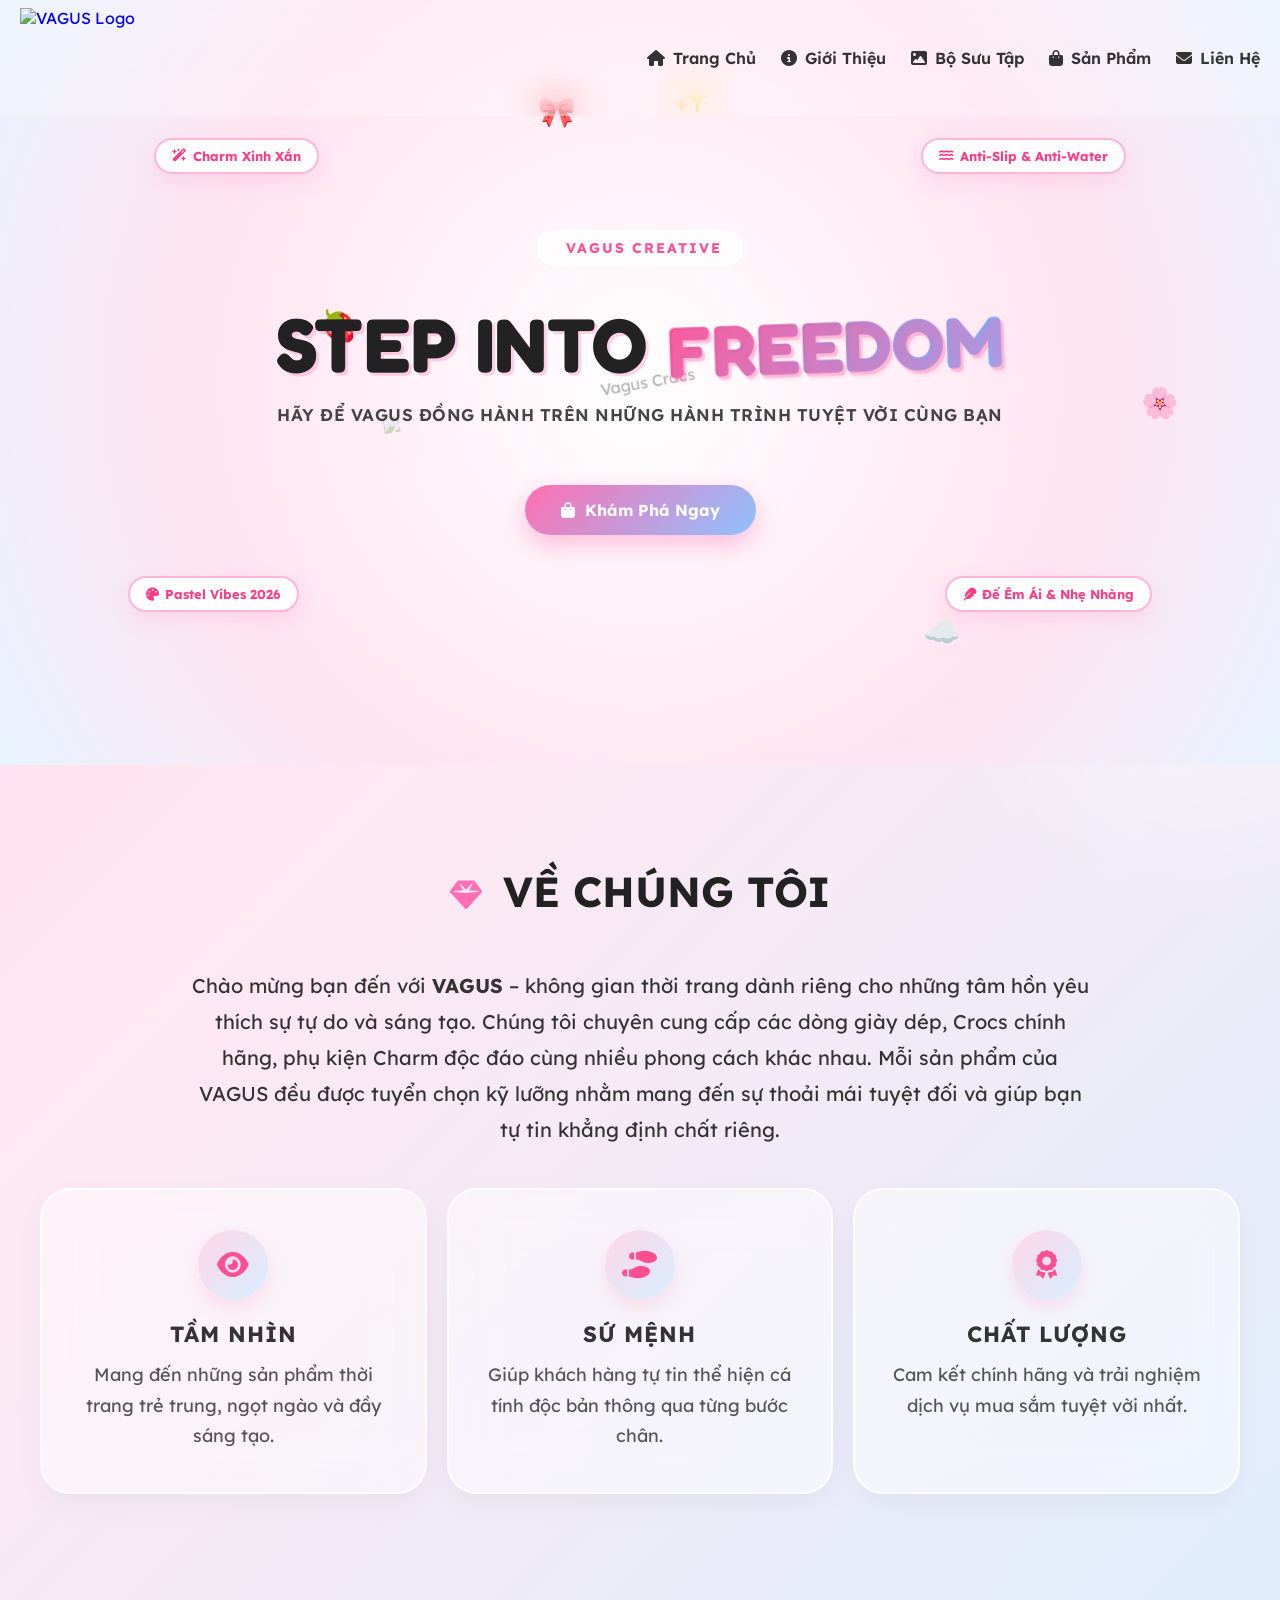
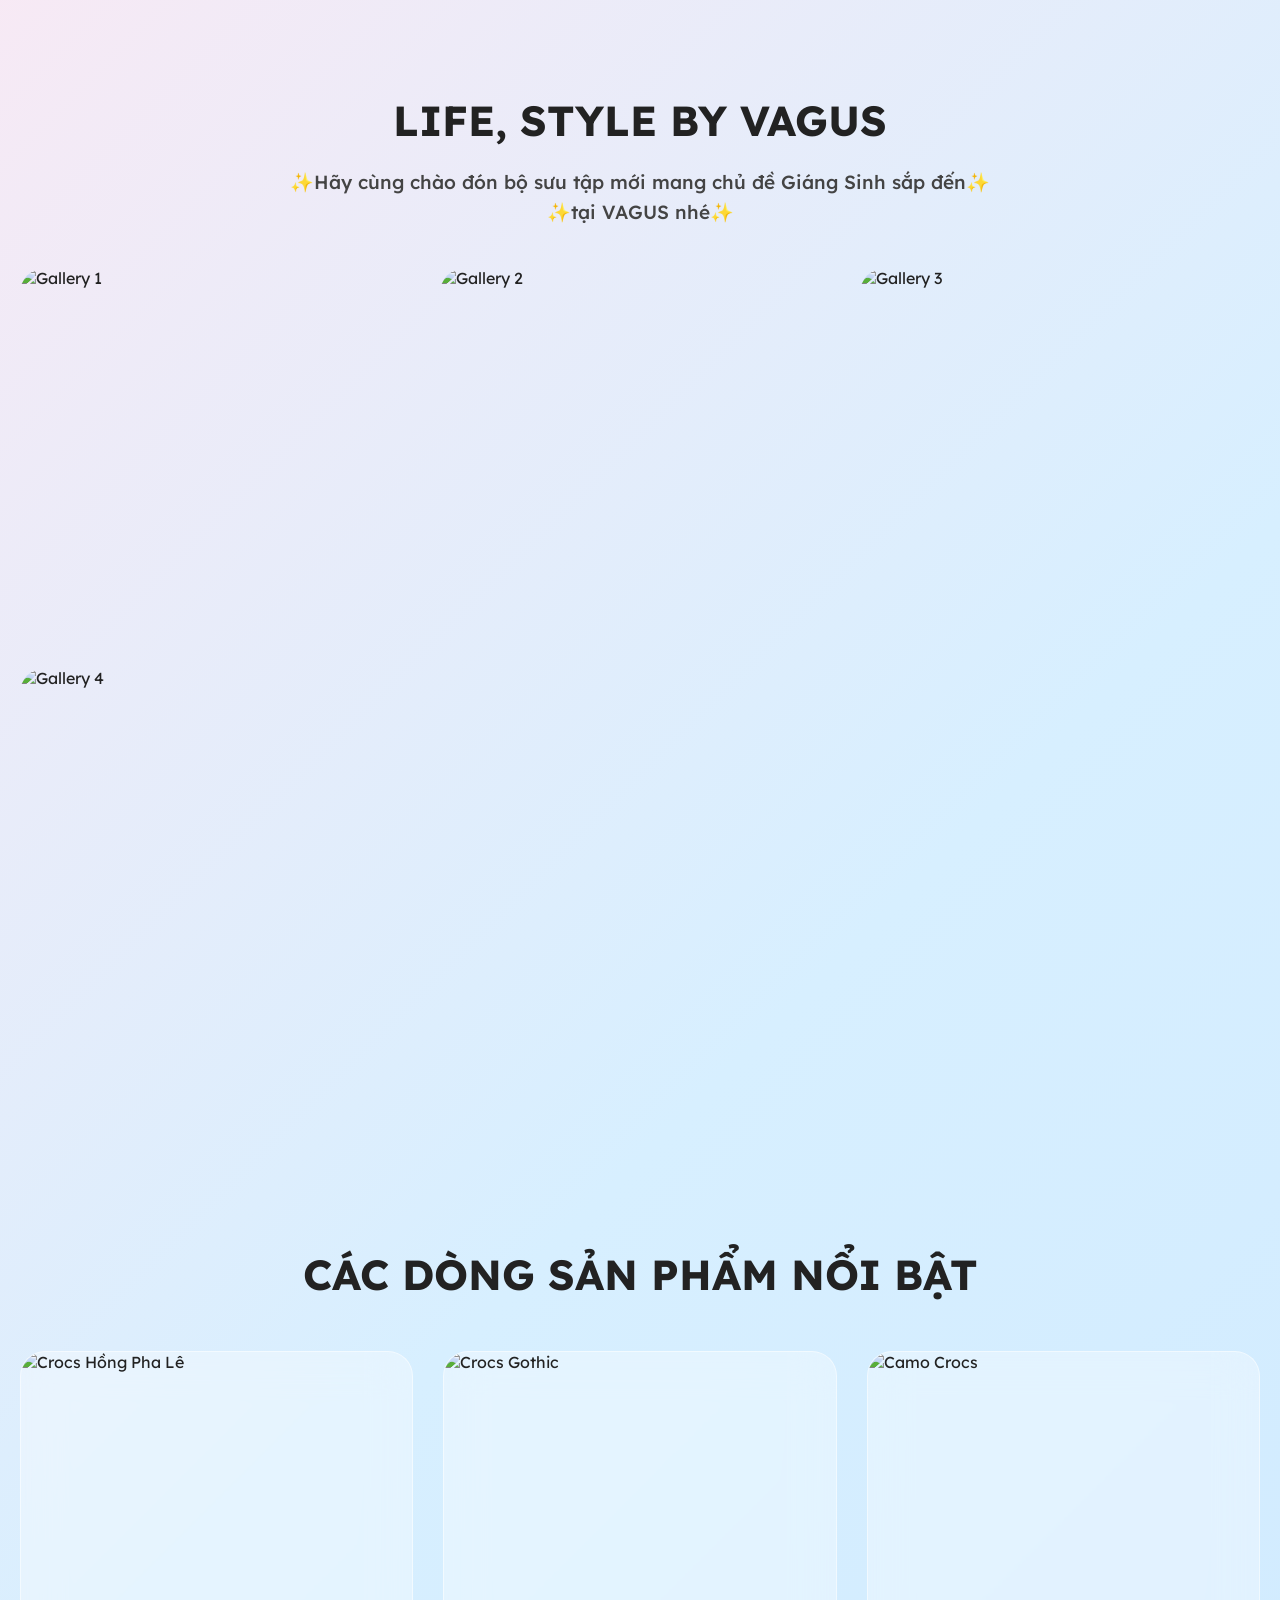
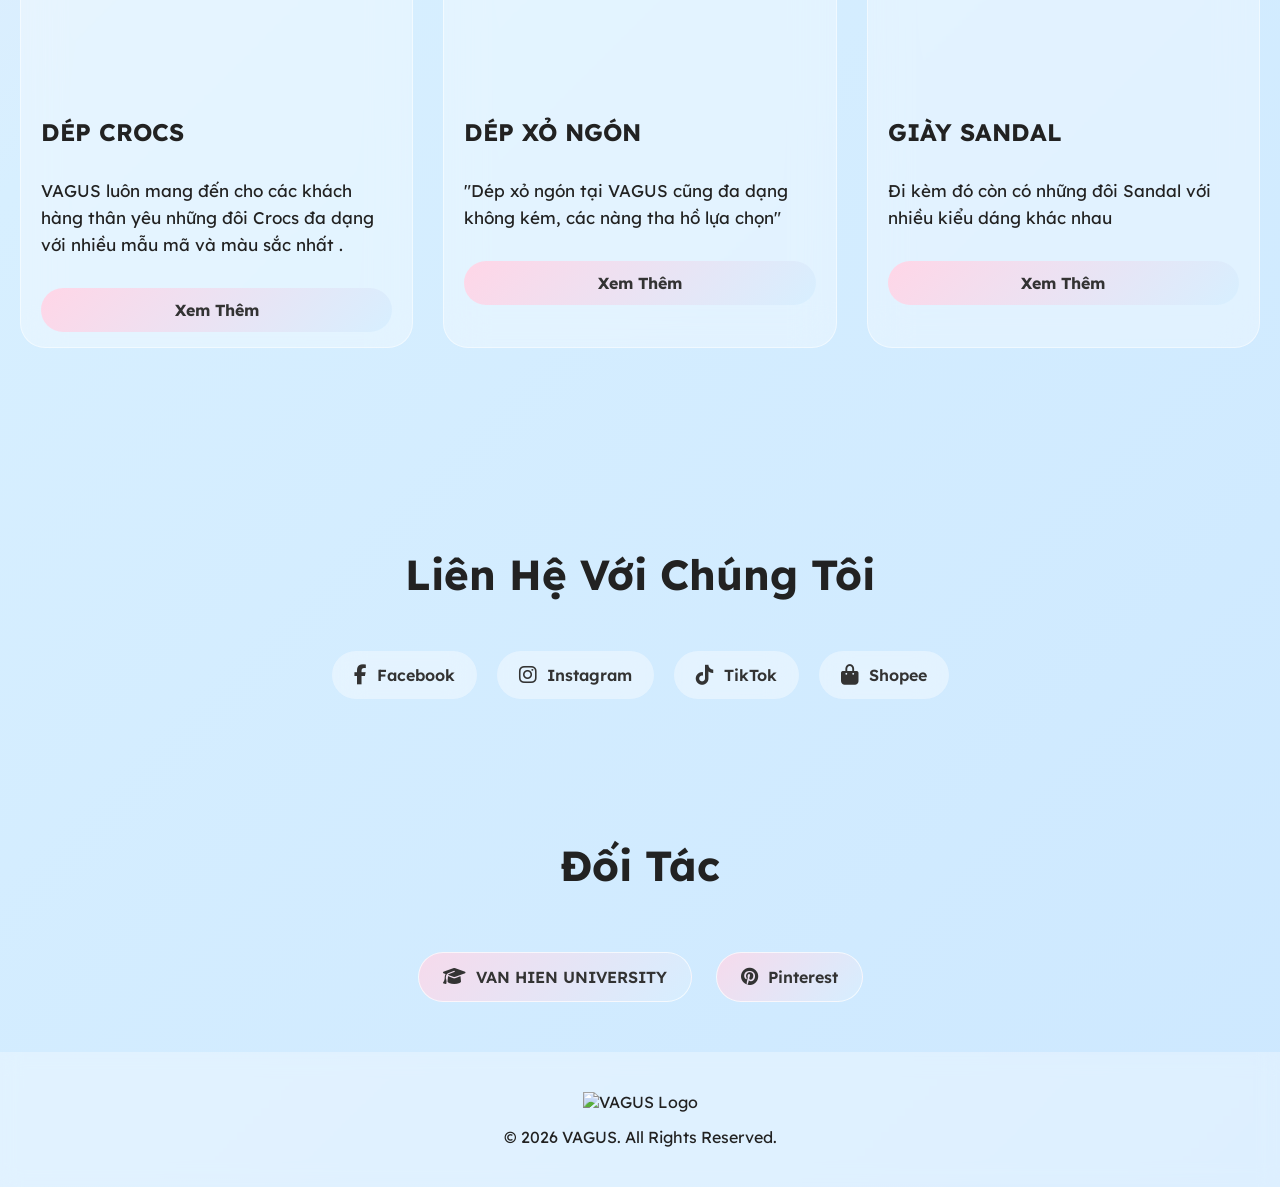
==== index.html @ 0f5935db "Add files via upload" ====
<!DOCTYPE html>
<html lang="vi">

<head>
    <meta charset="UTF-8">
    <meta name="viewport" content="width=device-width, initial-scale=1.0">
    <title>VAGUS - Trang Chủ</title>
    <!-- THÊM DÒNG NÀY ĐỂ ĐỔI LOGO TAB TRÌNH DUYỆT (FAVICON) -->
    <link rel="icon" type="image/png" href="images/Gemini_Generated_Image_r36ek1r36ek1r36e.png">

    <link rel="stylesheet" href="style.css">
    <link rel="stylesheet" href="https://cdnjs.cloudflare.com/ajax/libs/font-awesome/6.5.1/css/all.min.css">
    <link rel="stylesheet" href="style.css">
    <!-- Font Awesome -->
    <link rel="stylesheet" href="https://cdnjs.cloudflare.com/ajax/libs/font-awesome/6.5.1/css/all.min.css">
    <!-- Google Fonts: Fredoka & Lexend -->
    <link rel="preconnect" href="https://fonts.googleapis.com">
    <link rel="preconnect" href="https://fonts.gstatic.com" crossorigin>
    <link href="https://fonts.googleapis.com/css2?family=Fredoka:wght@600;700;800&family=Lexend:wght@400;500;600;700&display=swap" rel="stylesheet">
</head>

<body>

    <!-- HEADER / NAVIGATION -->
    <header>
        <div class="navbar">
            <a href="index.html" class="logo-link">
                <img src="images/Gemini_Generated_Image_r36ek1r36ek1r36e.png" alt="VAGUS Logo" class="site-logo">
            </a>
            <nav>
                <a href="#home"><i class="fa-solid fa-house"></i> Trang Chủ</a>
                <a href="#about"><i class="fa-solid fa-circle-info"></i> Giới Thiệu</a>
                <a href="#gallery"><i class="fa-solid fa-image"></i> Bộ Sưu Tập</a>
                <a href="sanpham.html"><i class="fa-solid fa-bag-shopping"></i> Sản Phẩm</a>
                <a href="#contact"><i class="fa-solid fa-envelope"></i> Liên Hệ</a>
            </nav>
        </div>
    </header>

    <!-- HERO SECTION -->
    <section id="home" class="hero-centered">
        <div class="bg-crocs-wrapper">
            <img src="images/sticker dep trang.png" alt="Vagus Crocs" class="bg-croc-img">

            <div class="croc-annotation ann-top-left">
                <i class="fa-solid fa-wand-magic-sparkles"></i> Charm Xinh Xắn
            </div>
            <div class="croc-annotation ann-top-right">
                <i class="fa-solid fa-water"></i> Anti-Slip & Anti-Water
            </div>
            <div class="croc-annotation ann-bottom-left">
                <i class="fa-solid fa-palette"></i> Pastel Vibes 2026
            </div>
            <div class="croc-annotation ann-bottom-right">
                <i class="fa-solid fa-feather"></i> Đế Êm Ái & Nhẹ Nhàng
            </div>

            <div class="sticker sticker-1">✨</div>
            <div class="sticker sticker-2">🎀</div>
            <div class="sticker sticker-3">🍓</div>
            <div class="sticker sticker-4">☁️</div>
            <div class="sticker sticker-5">🌸</div>
        </div>

        <div class="hero-center-content">
            <div class="hero-badge">
                <i class="fa-solid fa-sparkles"></i> VAGUS CREATIVE
            </div>
            <h1 class="slogan-title">
                STEP INTO <span class="highlight-text">FREEDOM</span>
            </h1>
            <p class="slogan-sub">HÃY ĐỂ VAGUS ĐỒNG HÀNH TRÊN NHỮNG HÀNH TRÌNH TUYỆT VỜI CÙNG BẠN</p>
            <a href="sanpham.html" class="hero-btn">
                <i class="fa-solid fa-bag-shopping"></i> Khám Phá Ngay
            </a>
        </div>
    </section>

    <!-- ABOUT SECTION -->
    <section id="about" class="brand-info">
        <h2 class="section-title">
            <span class="title-decor"><i class="fa-solid fa-gem"></i></span> VỀ CHÚNG TÔI
        </h2>
        <div class="shop-intro" style="max-width: 900px; margin: 0 auto 40px; text-align: center; line-height: 1.8; font-size: 20px; color: #333;">
            <p>
                Chào mừng bạn đến với <strong>VAGUS</strong> – không gian thời trang dành riêng cho những tâm hồn yêu thích sự tự do và sáng tạo. 
                Chúng tôi chuyên cung cấp các dòng giày dép, Crocs chính hãng, phụ kiện Charm độc đáo cùng nhiều phong cách khác nhau. 
                Mỗi sản phẩm của VAGUS đều được tuyển chọn kỹ lưỡng nhằm mang đến sự thoải mái tuyệt đối và giúp bạn tự tin khẳng định chất riêng.
            </p>
        </div>
        <div class="info-grid">
            <div class="info-card">
                <div class="card-icon"><i class="fa-solid fa-eye"></i></div>
                <h3>TẦM NHÌN</h3>
                <p>Mang đến những sản phẩm thời trang trẻ trung, ngọt ngào và đầy sáng tạo.</p>
            </div>
            <div class="info-card">
                <div class="card-icon"><i class="fa-solid fa-shoe-prints"></i></div>
                <h3>SỨ MỆNH</h3>
                <p>Giúp khách hàng tự tin thể hiện cá tính độc bản thông qua từng bước chân.</p>
            </div>
            <div class="info-card">
                <div class="card-icon"><i class="fa-solid fa-award"></i></div>
                <h3>CHẤT LƯỢNG</h3>
                <p>Cam kết chính hãng và trải nghiệm dịch vụ mua sắm tuyệt vời nhất.</p>
            </div>
        </div>
    </section>

    <!-- GALLERY SECTION -->
    <section id="gallery">
        <h2 class="section-title">LIFE, STYLE BY VAGUS</h2>
        <p class="gallery-subtitle">
            ✨Hãy cùng chào đón bộ sưu tập mới mang chủ đề Giáng Sinh sắp đến✨ ✨tại VAGUS nhé✨
        </p>
        <div class="gallery">
            <img src="https://i.pinimg.com/736x/3e/3e/04/3e3e04589ee72b87405e5542f9260c1c.jpg" alt="Gallery 1">
            <img src="https://i.pinimg.com/736x/46/42/05/464205dca9bd2a3b332b257ab227732c.jpg" alt="Gallery 2">
            <img src="https://i.pinimg.com/736x/f6/56/84/f65684122f155b85015003404ed43601.jpg" alt="Gallery 3">
            <img src="https://i.pinimg.com/736x/9c/24/06/9c2406669062e4afb82c6d919f7f4596.jpg" alt="Gallery 4">
        </div>
    </section>

    <!-- FEATURED PRODUCTS SECTION -->
    <section id="products">
        <h2 class="section-title">CÁC DÒNG SẢN PHẨM NỔI BẬT</h2>
        <div class="products">
            <div class="product-card">
                <img src="https://i.pinimg.com/1200x/97/c8/a5/97c8a5d19749044e34c3f8a3e35a5a4c.jpg" alt="Crocs Hồng Pha Lê">
                <h3>DÉP CROCS</h3>
                <p>VAGUS luôn mang đến cho các khách hàng thân yêu những đôi Crocs đa dạng với nhiều mẫu mã và màu sắc nhất .</p>
                <a href="sanpham.html" class="buy-btn">Xem Thêm</a>
            </div>

            <div class="product-card">
                <img src="https://i.pinimg.com/736x/c3/a5/9e/c3a59e66fcb0607079dcf561b4ec4b70.jpg" alt="Crocs Gothic">
                <h3>DÉP XỎ NGÓN</h3>
                <p>"Dép xỏ ngón tại VAGUS cũng đa dạng không kém, các nàng tha hồ lựa chọn"</p>
                <a href="sanpham.html" class="buy-btn">Xem Thêm</a>
            </div>

            <div class="product-card">
                <img src="https://down-vn.img.susercontent.com/file/vn-11134207-81ztc-mrlfpmu1n9c471" alt="Camo Crocs">
                <h3>GIÀY SANDAL</h3>
                <p>Đi kèm đó còn có những đôi Sandal với nhiều kiểu dáng khác nhau</p>
                <a href="sanpham.html" class="buy-btn">Xem Thêm</a>
            </div>
        </div>
    </section>

    <!-- CONTACT SECTION -->
    <section id="contact">
        <h2 class="section-title">Liên Hệ Với Chúng Tôi</h2>
        <div class="social">
            <a href="https://www.facebook.com/nguyen.an.417879" target="_blank">
                <i class="fa-brands fa-facebook-f"></i> Facebook
            </a>
            <a href="https://www.instagram.com/just_an___/" target="_blank">
                <i class="fa-brands fa-instagram"></i> Instagram
            </a>
            <a href="https://www.tiktok.com/@t3328045?_r=1&_t=ZS-99wrC4iIBym" target="_blank">
                <i class="fa-brands fa-tiktok"></i> TikTok
            </a>
            <a href="https://tuoitre.vn/" target="_blank">
                <i class="fa-solid fa-bag-shopping"></i> Shopee
            </a>
        </div>
    </section>

    <!-- BACKLINKS / PARTNERS SECTION -->
    <section class="backlinks">
        <h2 class="section-title">Đối Tác</h2>
        <a href="https://vhu.edu.vn" target="_blank" class="partner-btn">
            <i class="fa-solid fa-graduation-cap"></i>
            <p>VAN HIEN UNIVERSITY</p>
        </a>
        <a href="https://www.pinterest.com" target="_blank" class="partner-btn">
            <i class="fa-brands fa-pinterest"></i>
            <p>Pinterest</p>
        </a>
    </section>

    <!-- FOOTER -->
    <footer>
        <img src="images/Gemini_Generated_Image_r36ek1r36ek1r36e.png" alt="VAGUS Logo" style="height: 60px; margin-bottom: 15px;">
        <p>© 2026 VAGUS. All Rights Reserved.</p>
    </footer>

</body>
</html>
---- style.css ----
* {
    margin: 0;
    padding: 0;
    box-sizing: border-box;
}

body {
    font-family: 'Lexend', sans-serif;
    background: linear-gradient(135deg, #ffd6e7 0%, #ffe8f2 20%, #d7efff 60%, #cde8ff 100%);
    color: #222;
    overflow-x: hidden;
}

/* PHA LE HIỆU ỨNG NỀN */
body::before {
    content: "";
    position: fixed;
    width: 300px;
    height: 300px;
    top: 100px;
    left: -100px;
    background: rgba(255, 255, 255, 0.4);
    border-radius: 50%;
    filter: blur(60px);
    z-index: -1;
}

body::after {
    content: "";
    position: fixed;
    width: 350px;
    height: 350px;
    bottom: 50px;
    right: -100px;
    background: rgba(255, 255, 255, 0.35);
    border-radius: 50%;
    filter: blur(70px);
    z-index: -1;
}

/* HEADER */
header {
    position: fixed;
    top: 0;
    width: 100%;
    backdrop-filter: blur(18px);
    background: rgba(255, 255, 255, 0.25);
    z-index: 1000;
}

.navbar {
    max-width: 1300px;
    margin: auto;
    padding: 8px 20px; /* Giảm đệm trên/dưới từ 20px xuống 8px */
    display: flex;
    justify-content: space-between;
    align-items: center;
}

.logo {
    font-size: 38px;
    font-weight: 800;
    color: black;
    letter-spacing: 12px;
}/* Bọc logo trong liên kết */
.logo-link {
    display: flex;
    align-items: center;
    text-decoration: none;
}

/* Chỉnh kích thước logo hiển thị trên Header */
.site-logo {
    height: 100px; /* Điều chỉnh độ cao logo tùy ý (từ 45px - 60px) */
    width: auto;
    object-fit: contain;
    transition: transform 0.3s ease;
}

.site-logo:hover {
    transform: scale(1.05); /* Hiệu ứng phóng to nhẹ khi di chuột */
}

nav {
    display: flex;
    align-items: center;
    gap: 25px;
}

nav a {
    text-decoration: none;
    color: #333;
    font-weight: 600;
    display: flex;
    align-items: center;
    gap: 8px;
    transition: .3s;
}

nav a:hover,
nav a.active {
    color: #ff6fb1;
}

/* HERO SECTION */
.hero {
    height: 100vh;
    display: flex;
    justify-content: center;
    align-items: center;
    flex-direction: column;
    text-align: center;
}

.hero h1 {
    font-size: 120px;
    color: #222;
}

.hero p {
    margin-top: 20px;
    max-width: 700px;
    font-size: 20px;
}

/* BANNER */
.banner {
    width: 90%;
    max-width: 1400px;
    margin: auto;
    position: relative;
    overflow: hidden;
    border-radius: 35px;
    box-shadow: 0 20px 50px rgba(0, 0, 0, .12);
}

.banner img {
    width: 100%;
    height: 700px;
    object-fit: cover;
    display: block;
}

.banner::after {
    content: '';
    position: absolute;
    inset: 0;
    background: linear-gradient(to top, rgba(0, 0, 0, .45), rgba(0, 0, 0, .05));
}

.banner-text {
    position: absolute;
    z-index: 2;
    left: 60px;
    bottom: 60px;
    color: white;
    max-width: 650px;
}

.banner-text h2 {
    font-size: 58px;
    margin-bottom: 15px;
}

.banner-text p {
    font-size: 22px;
    line-height: 1.6;
}

/* CHUNG CHO CÁC SECTION */
section {
    padding: 100px 20px;
}

.section-title {
    text-align: center;
    margin-bottom: 50px;
    font-size: 42px;
}

/* THÔNG TIN VỀ CHÚNG TÔI */
.info-grid {
    display: grid;
    grid-template-columns: repeat(auto-fit, minmax(250px, 1fr));
    gap: 20px;
    max-width: 1200px;
    margin: auto;
}

.info-card {
    padding: 30px;
    background: rgba(255, 255, 255, 0.35);
    backdrop-filter: blur(20px);
    border: 1px solid rgba(255, 255, 255, 0.5);
    border-radius: 25px;
}

/* GALLERY */
.gallery {
    max-width: 1300px;
    margin: auto;
    display: grid;
    grid-template-columns: repeat(auto-fit, minmax(300px, 1fr));
    gap: 20px;
}
/* Kiểu dáng cho dòng miêu tả dưới tiêu đề Gallery */
.gallery-subtitle {
    text-align: center;
    max-width: 700px;
    margin: -30px auto 40px auto; /* Tạo khoảng cách căn chỉnh hợp lý với tiêu đề và hình ảnh */
    font-size: 19px;
    font-weight: 500;
    color: #444;
    line-height: 1.6;
}

.gallery img {
    width: 100%;
    height: 380px;
    object-fit: cover;
    border-radius: 25px;
    transition: .4s;
}

.gallery img:hover {
    transform: scale(1.03);
}

/* TRANG CHỦ - SẢN PHẨM NỔI BẬT */
.products {
    display: grid;
    grid-template-columns: repeat(auto-fit, minmax(280px, 1fr));
    gap: 30px;
    max-width: 1300px;
    margin: auto;
}

.product-card {
    background: rgba(255, 255, 255, 0.35);
    backdrop-filter: blur(20px);
    border: 1px solid rgba(255, 255, 255, 0.5);
    border-radius: 25px;
    overflow: hidden;
    display: flex;
    flex-direction: column;
}

.product-card img {
    width: 100%;
    height: 350px;
    object-fit: cover;
}

.product-card h3,
.product-card p,
.product-card span {
    padding: 15px 20px;
}

.product-card span {
    font-weight: bold;
    color: #ff4f92;
    font-size: 18px;
}

/* TRANG DANG SÁCH SẢN PHẨM (sanpham.html) */
.product-page {
    padding-top: 180px; /* Tăng từ 150px lên 180px */
    padding-bottom: 80px;
}

.product-title {
    text-align: center;
    font-size: 52px;
    margin-bottom: 60px;
    color: #444;
}

.product-grid {
    max-width: 1400px;
    margin: auto;
    display: grid;
    grid-template-columns: repeat(4, 1fr);
    gap: 30px;
}

.showcase-card {
    background: linear-gradient(135deg, rgba(255, 214, 231, .7), rgba(215, 239, 255, .7));
    backdrop-filter: blur(20px);
    border: 2px solid rgba(255, 255, 255, .6);
    border-radius: 30px;
    padding: 20px;
    box-shadow: 0 10px 25px rgba(0, 0, 0, .08);
    transition: .4s;
    text-align: center;
    display: flex;
    flex-direction: column;
    justify-content: space-between;
}

.showcase-card:hover {
    transform: translateY(-8px);
}

.showcase-card img {
    width: 100%;
    height: 250px;
    object-fit: cover;
    border-radius: 20px;
}

.showcase-card h3 {
    padding-top: 15px;
    color: #333;
    font-size: 20px;
}

.showcase-card .price {
    font-weight: bold;
    color: #ff4f92;
    font-size: 18px;
    margin: 10px 0;
}

/* BUTTONS */
.buy-btn,
.buy-now-btn {
    display: inline-block;
    padding: 12px 20px;
    text-decoration: none;
    color: #333;
    font-weight: 700;
    border-radius: 50px;
    background: linear-gradient(135deg, #ffd6e7, #d7efff);
    transition: .3s;
    margin: 15px 20px;
    text-align: center;
}

.buy-now-btn {
    margin: 10px 0 0 0;
}

.buy-btn:hover,
.buy-now-btn:hover {
    transform: translateY(-3px);
    box-shadow: 0 5px 15px rgba(0, 0, 0, 0.1);
}

/* NÚT QUAY LẠI TRANG CHỦ */
.back-home {
    display: inline-flex;
    align-items: center;
    gap: 10px;
    padding: 14px 30px;
    border-radius: 50px;
    text-decoration: none;
    color: #333;
    font-weight: 700;
    background: linear-gradient(135deg, #ffd6e7, #d7efff);
    box-shadow: 0 4px 15px rgba(0, 0, 0, 0.08);
    transition: all 0.3s ease;
}

.back-home:hover {
    transform: translateY(-3px);
    box-shadow: 0 8px 20px rgba(0, 0, 0, 0.12);
}

/* CONTACT & SOCIAL */
.social {
    display: flex;
    justify-content: center;
    flex-wrap: wrap;
    gap: 20px;
}

.social a {
    display: flex;
    align-items: center;
    gap: 10px;
    padding: 14px 22px;
    text-decoration: none;
    background: rgba(255, 255, 255, .4);
    backdrop-filter: blur(15px);
    border-radius: 50px;
    color: #333;
    font-weight: 600;
    transition: .3s;
}

.social a:hover {
    background: linear-gradient(135deg, #ffd6e7, #d7efff);
    transform: translateY(-4px);
    box-shadow: 0 10px 25px rgba(0, 0, 0, .1);
}

.social i {
    font-size: 20px;
}

/* PARTNERS / BACKLINKS */
.backlinks {
    text-align: center;
    padding: 40px 20px;
}

.partner-btn {
    display: inline-flex;
    align-items: center;
    gap: 10px;
    margin: 10px;
    padding: 14px 24px;
    text-decoration: none;
    color: #333;
    font-weight: 600;
    border-radius: 50px;
    background: linear-gradient(135deg, rgba(255, 214, 231, .8), rgba(215, 239, 255, .8));
    backdrop-filter: blur(15px);
    border: 1px solid rgba(255, 255, 255, .7);
    transition: .3s;
}

.partner-btn:hover {
    transform: translateY(-4px);
    box-shadow: 0 10px 20px rgba(0, 0, 0, .1);
}

.partner-btn i {
    font-size: 18px;
}

/* FOOTER */
footer {
    text-align: center;
    padding: 40px;
    background: #ffffff55;
    backdrop-filter: blur(10px);
}

/* RESPONSIVE DESIGN */
@media(max-width: 1024px) {
    .product-grid {
        grid-template-columns: repeat(2, 1fr);
    }
}

@media(max-width: 768px) {
    .hero h1 {
        font-size: 42px;
    }

    .banner img {
        height: 400px;
    }

    .banner-text {
        left: 25px;
        bottom: 25px;
    }

    .banner-text h2 {
        font-size: 32px;
    }

    .banner-text p {
        font-size: 16px;
    }
    .product-grid {
        grid-template-columns: 1fr;
    }

    .product-title {
        font-size: 38px;
    }
}
/* HERO DECORATION */
.hero-badge {
    display: inline-flex;
    align-items: center;
    gap: 8px;
    padding: 8px 18px;
    background: rgba(255, 255, 255, 0.5);
    border: 1px solid rgba(255, 255, 255, 0.8);
    backdrop-filter: blur(10px);
    border-radius: 30px;
    font-size: 14px;
    font-weight: 700;
    color: #ff6fb1;
    margin-bottom: 20px;
    letter-spacing: 2px;
}

.hero h1 {
    font-size: 75px;
    font-weight: 800;
    background: linear-gradient(45deg, #222, #ff6fb1, #222);
    background-size: 200%;
    -webkit-background-clip: text;
    -webkit-text-fill-color: transparent;
    animation: gradientShift 6s ease infinite;
}

@keyframes gradientShift {
    0% { background-position: 0% 50%; }
    50% { background-position: 100% 50%; }
    100% { background-position: 0% 50%; }
}

.hero-btn {
    margin-top: 30px;
    padding: 14px 32px;
    border-radius: 50px;
    text-decoration: none;
    color: #fff;
    font-weight: 700;
    background: linear-gradient(135deg, #ff8fbe, #8fc1ff);
    box-shadow: 0 10px 25px rgba(255, 143, 190, 0.4);
    transition: all 0.3s ease;
    display: inline-flex;
    align-items: center;
    gap: 10px;
}

.hero-btn:hover {
    transform: translateY(-4px);
    box-shadow: 0 15px 30px rgba(255, 143, 190, 0.6);
}

/* ABOUT SECTION DECORATION */
.title-decor {
    color: #ff6fb1;
    margin-right: 8px;
    font-size: 32px;
}

.info-card {
    position: relative;
    padding: 40px 30px;
    background: rgba(255, 255, 255, 0.45);
    backdrop-filter: blur(25px);
    border: 2px solid rgba(255, 255, 255, 0.8);
    border-radius: 30px;
    text-align: center;
    transition: all 0.4s ease;
    box-shadow: 0 10px 30px rgba(0, 0, 0, 0.04);
}

/* Hiệu ứng viền gradient phát sáng khi di chuột */
.info-card:hover {
    transform: translateY(-10px);
    background: rgba(255, 255, 255, 0.7);
    border-color: #ffb6d9;
    box-shadow: 0 20px 40px rgba(255, 111, 177, 0.2);
}

.card-icon {
    width: 70px;
    height: 70px;
    margin: 0 auto 20px auto;
    border-radius: 50%;
    background: linear-gradient(135deg, #ffd6e7, #d7efff);
    display: flex;
    align-items: center;
    justify-content: center;
    font-size: 28px;
    color: #ff4f92;
    box-shadow: 0 8px 18px rgba(255, 79, 146, 0.15);
    transition: transform 0.4s ease;
}

.info-card:hover .card-icon {
    transform: scale(1.1) rotate(5deg);
    background: linear-gradient(135deg, #ff4f92, #8fc1ff);
    color: #fff;
}

.info-card h3 {
    font-size: 22px;
    margin-bottom: 12px;
    letter-spacing: 1px;
    color: #333;
}

.info-card p {
    color: #555;
    line-height: 1.6;
    font-size: 15px;
}/* ===================================
   HERO CROCS SECTION STYLE
====================================== */
.hero-crocs {
    display: flex;
    align-items: center;
    justify-content: space-between;
    padding: 60px 10%;
    min-height: 85vh;
    background: radial-gradient(circle at 70% 50%, #ffe4f0 0%, #e8f3ff 100%);
    position: relative;
    overflow: hidden;
}

/* Slogan & Font cá tính */
.hero-content {
    flex: 1;
    max-width: 500px;
    z-index: 2;
}

.slogan-title {
    font-family: 'Fredoka', cursive, sans-serif;
    font-size: 64px;
    line-height: 1.1;
    color: #2b2b2b;
    margin: 15px 0;
    text-shadow: 3px 3px 0px rgba(255, 111, 177, 0.3);
}

.highlight-text {
    background: linear-gradient(135deg, #ff4f92, #8fc1ff);
    -webkit-background-clip: text;
    -webkit-text-fill-color: transparent;
    font-size: 72px;
    display: inline-block;
    transform: rotate(-2deg);
}

.slogan-sub {
    font-size: 16px;
    color: #555;
    margin-bottom: 25px;
    font-weight: 500;
}

/* Khung chứa ảnh dép & chú thích */
.hero-image-wrapper {
    flex: 1;
    position: relative;
    display: flex;
    justify-content: center;
    align-items: center;
}

.main-croc-img {
    width: 100%;
    max-width: 420px;
    filter: drop-shadow(0 20px 30px rgba(255, 111, 177, 0.25));
    animation: crocFloat 4s ease-in-out infinite;
    transform: rotate(-8deg);
}

/* Hiệu ứng dép bay nhẹ */
@keyframes crocFloat {
    0%, 100% { transform: translateY(0) rotate(-8deg); }
    50% { transform: translateY(-15px) rotate(-5deg); }
}

/* Dòng chú thích xung quanh đôi dép */
.croc-annotation {
    position: absolute;
    background: rgba(255, 255, 255, 0.85);
    backdrop-filter: blur(8px);
    padding: 8px 16px;
    border-radius: 20px;
    border: 2px solid #ffb6d9;
    font-size: 13px;
    font-weight: 700;
    color: #ff3b85;
    box-shadow: 0 8px 20px rgba(0,0,0,0.06);
    display: flex;
    align-items: center;
    gap: 6px;
    z-index: 3;
}

.ann-top-left {
    top: 10%;
    left: 5%;
}

.ann-bottom-right {
    bottom: 12%;
    right: 5%;
}

/* Sticker nhung nhăng xung quanh */
.sticker {
    position: absolute;
    font-size: 32px;
    animation: stickerPulse 2.5s ease-in-out infinite alternate;
    user-select: none;
}

.sticker-1 { top: 5%; right: 20%; animation-delay: 0s; }
.sticker-2 { bottom: 8%; left: 15%; animation-delay: 0.5s; }
.sticker-3 { top: 40%; left: -2%; animation-delay: 1s; }
.sticker-4 { bottom: 35%; right: 0%; animation-delay: 1.5s; }

@keyframes stickerPulse {
    0% { transform: scale(1) rotate(-10deg); }
    100% { transform: scale(1.25) rotate(10deg); }
}/* ===================================
   HERO CENTERED WITH BACKGROUND CROCS
====================================== */
.hero-centered {
    position: relative;
    min-height: 85vh;
    display: flex;
    align-items: center;
    justify-content: center;
    text-align: center;
    padding-top: 160px 20px 60px 20px; /* Cập nhật padding-top thành 160px */
    background: radial-gradient(circle at center, #ffffff 0%, #ffe4f0 60%, #e8f3ff 100%);
    overflow: hidden;
}

/* KHUNG DÉP & STICKER Ở BACKGROUND */
.bg-crocs-wrapper {
    position: absolute;
    width: 100%;
    height: 100%;
    top: 0;
    left: 0;
    display: flex;
    align-items: center;
    justify-content: center;
    pointer-events: none; /* Giúp không bị cản trở khi click vào nút */
}

.bg-croc-img {
    max-width: 520px;
    width: 85%;
    opacity: 0.35; /* Độ ẩn mờ để làm nền cho chữ nổi bật */
    filter: drop-shadow(0 15px 25px rgba(255, 111, 177, 0.3));
    transform: rotate(-10deg);
    animation: crocFloat 5s ease-in-out infinite;
}

@keyframes crocFloat {
    0%, 100% { transform: translateY(0) rotate(-10deg); }
    50% { transform: translateY(-12px) rotate(-7deg); }
}

/* NỘI DUNG SLOGAN NẰM TRÊN CÙNG */
.hero-center-content {
    position: relative;
    z-index: 5;
    max-width: 800px;
}

.hero-badge {
    display: inline-flex;
    align-items: center;
    gap: 8px;
    padding: 8px 20px;
    background: rgba(255, 255, 255, 0.7);
    border: 1px solid rgba(255, 255, 255, 0.9);
    backdrop-filter: blur(10px);
    border-radius: 30px;
    font-size: 14px;
    font-weight: 700;
    color: #ff4f92;
    margin-bottom: 20px;
    letter-spacing: 2px;
}

/* Font Slogan cá tính & to hơn */
.slogan-title {
    font-family: 'Fredoka', cursive, sans-serif;
    font-size: 76px;
    font-weight: 800;
    line-height: 1.15;
    color: #222;
    margin-bottom: 15px;
    letter-spacing: 1px;
}

.highlight-text {
    background: linear-gradient(135deg, #ff4f92, #78b3ff);
    -webkit-background-clip: text;
    -webkit-text-fill-color: transparent;
    display: inline-block;
    transform: rotate(-2deg);
    filter: drop-shadow(2px 4px 0px rgba(255, 111, 177, 0.2));
}

.slogan-sub {
    font-size: 17px;
    color: #444;
    font-weight: 600;
    margin-bottom: 30px;
    letter-spacing: 0.5px;
}

.hero-btn {
    padding: 15px 36px;
    border-radius: 50px;
    text-decoration: none;
    color: #fff;
    font-size: 16px;
    font-weight: 700;
    background: linear-gradient(135deg, #ff6fb1, #8fc1ff);
    box-shadow: 0 10px 25px rgba(255, 111, 177, 0.4);
    transition: all 0.3s ease;
    display: inline-flex;
    align-items: center;
    gap: 10px;
}

.hero-btn:hover {
    transform: translateY(-4px) scale(1.03);
    box-shadow: 0 15px 30px rgba(255, 111, 177, 0.6);
}

/* CHÚ THÍCH XUNG QUANH DÉP (ANNOTATIONS) */
.croc-annotation {
    position: absolute;
    background: rgba(255, 255, 255, 0.9);
    backdrop-filter: blur(8px);
    padding: 8px 16px;
    border-radius: 20px;
    border: 2px solid #ffb6d9;
    font-size: 13px;
    font-weight: 700;
    color: #ff3b85;
    box-shadow: 0 8px 20px rgba(255, 111, 177, 0.15);
    display: flex;
    align-items: center;
    gap: 6px;
    z-index: 2;
}

.ann-top-left { top: 18%; left: 12%; }
.ann-top-right { top: 18%; right: 12%; }
.ann-bottom-left { bottom: 20%; left: 10%; }
.ann-bottom-right { bottom: 20%; right: 10%; }

/* STICKER TRANG TRÍ BAY */
.sticker {
    position: absolute;
    font-size: 30px;
    animation: stickerPulse 2.5s ease-in-out infinite alternate;
    user-select: none;
    z-index: 2;
}

.sticker-1 { top: 10%; left: 28%; animation-delay: 0s; }
.sticker-2 { top: 12%; right: 28%; animation-delay: 0.5s; }
.sticker-3 { bottom: 15%; left: 25%; animation-delay: 1s; }
.sticker-4 { bottom: 15%; right: 25%; animation-delay: 1.5s; }
.sticker-5 { top: 50%; right: 8%; animation-delay: 0.8s; }

@keyframes stickerPulse {
    0% { transform: scale(1) rotate(-10deg); }
    100% { transform: scale(1.25) rotate(10deg); }
}/* Tăng cỡ chữ mô tả trong khối Tầm nhìn / Sứ mệnh */
.info-card p {
    font-size: 18px !important;
    line-height: 1.7;
}

/* Tăng cỡ chữ tên sản phẩm & mô tả sản phẩm */
.product-card h3, 
.showcase-card h3 {
    font-size: 24px !important;
}

.product-card p {
    font-size: 17px !important;
    line-height: 1.6;
}

/* Tăng cỡ chữ giá tiền */
.showcase-card .price {
    font-size: 22px !important;
}
/* Bổ sung tối ưu riêng cho điện thoại (Màn hình dưới 768px) */
@media (max-width: 768px) {
    /* Thu nhỏ logo trên Mobile để không đè menu */
    .site-logo {
        height: 50px !important;
    }

    /* Thu nhỏ menu navigation */
    nav {
        gap: 10px;
    }
    
    nav a {
        font-size: 13px;
        padding: 4px 6px;
    }

    /* Thu nhỏ tiêu đề Hero Slogan */
    .slogan-title {
        font-size: 38px !important;
    }

    .highlight-text {
        font-size: 42px !important;
    }

    /* Ẩn bớt các nhãn chú thích quanh dép để tránh đè chữ trên màn hình nhỏ */
    .croc-annotation, .sticker {
        display: none !important;
    }

    .product-page {
        padding-top: 120px;
    }
}
---- style.css ----
* {
    margin: 0;
    padding: 0;
    box-sizing: border-box;
}

body {
    font-family: 'Lexend', sans-serif;
    background: linear-gradient(135deg, #ffd6e7 0%, #ffe8f2 20%, #d7efff 60%, #cde8ff 100%);
    color: #222;
    overflow-x: hidden;
}

/* PHA LE HIỆU ỨNG NỀN */
body::before {
    content: "";
    position: fixed;
    width: 300px;
    height: 300px;
    top: 100px;
    left: -100px;
    background: rgba(255, 255, 255, 0.4);
    border-radius: 50%;
    filter: blur(60px);
    z-index: -1;
}

body::after {
    content: "";
    position: fixed;
    width: 350px;
    height: 350px;
    bottom: 50px;
    right: -100px;
    background: rgba(255, 255, 255, 0.35);
    border-radius: 50%;
    filter: blur(70px);
    z-index: -1;
}

/* HEADER */
header {
    position: fixed;
    top: 0;
    width: 100%;
    backdrop-filter: blur(18px);
    background: rgba(255, 255, 255, 0.25);
    z-index: 1000;
}

.navbar {
    max-width: 1300px;
    margin: auto;
    padding: 8px 20px; /* Giảm đệm trên/dưới từ 20px xuống 8px */
    display: flex;
    justify-content: space-between;
    align-items: center;
}

.logo {
    font-size: 38px;
    font-weight: 800;
    color: black;
    letter-spacing: 12px;
}/* Bọc logo trong liên kết */
.logo-link {
    display: flex;
    align-items: center;
    text-decoration: none;
}

/* Chỉnh kích thước logo hiển thị trên Header */
.site-logo {
    height: 100px; /* Điều chỉnh độ cao logo tùy ý (từ 45px - 60px) */
    width: auto;
    object-fit: contain;
    transition: transform 0.3s ease;
}

.site-logo:hover {
    transform: scale(1.05); /* Hiệu ứng phóng to nhẹ khi di chuột */
}

nav {
    display: flex;
    align-items: center;
    gap: 25px;
}

nav a {
    text-decoration: none;
    color: #333;
    font-weight: 600;
    display: flex;
    align-items: center;
    gap: 8px;
    transition: .3s;
}

nav a:hover,
nav a.active {
    color: #ff6fb1;
}

/* HERO SECTION */
.hero {
    height: 100vh;
    display: flex;
    justify-content: center;
    align-items: center;
    flex-direction: column;
    text-align: center;
}

.hero h1 {
    font-size: 120px;
    color: #222;
}

.hero p {
    margin-top: 20px;
    max-width: 700px;
    font-size: 20px;
}

/* BANNER */
.banner {
    width: 90%;
    max-width: 1400px;
    margin: auto;
    position: relative;
    overflow: hidden;
    border-radius: 35px;
    box-shadow: 0 20px 50px rgba(0, 0, 0, .12);
}

.banner img {
    width: 100%;
    height: 700px;
    object-fit: cover;
    display: block;
}

.banner::after {
    content: '';
    position: absolute;
    inset: 0;
    background: linear-gradient(to top, rgba(0, 0, 0, .45), rgba(0, 0, 0, .05));
}

.banner-text {
    position: absolute;
    z-index: 2;
    left: 60px;
    bottom: 60px;
    color: white;
    max-width: 650px;
}

.banner-text h2 {
    font-size: 58px;
    margin-bottom: 15px;
}

.banner-text p {
    font-size: 22px;
    line-height: 1.6;
}

/* CHUNG CHO CÁC SECTION */
section {
    padding: 100px 20px;
}

.section-title {
    text-align: center;
    margin-bottom: 50px;
    font-size: 42px;
}

/* THÔNG TIN VỀ CHÚNG TÔI */
.info-grid {
    display: grid;
    grid-template-columns: repeat(auto-fit, minmax(250px, 1fr));
    gap: 20px;
    max-width: 1200px;
    margin: auto;
}

.info-card {
    padding: 30px;
    background: rgba(255, 255, 255, 0.35);
    backdrop-filter: blur(20px);
    border: 1px solid rgba(255, 255, 255, 0.5);
    border-radius: 25px;
}

/* GALLERY */
.gallery {
    max-width: 1300px;
    margin: auto;
    display: grid;
    grid-template-columns: repeat(auto-fit, minmax(300px, 1fr));
    gap: 20px;
}
/* Kiểu dáng cho dòng miêu tả dưới tiêu đề Gallery */
.gallery-subtitle {
    text-align: center;
    max-width: 700px;
    margin: -30px auto 40px auto; /* Tạo khoảng cách căn chỉnh hợp lý với tiêu đề và hình ảnh */
    font-size: 19px;
    font-weight: 500;
    color: #444;
    line-height: 1.6;
}

.gallery img {
    width: 100%;
    height: 380px;
    object-fit: cover;
    border-radius: 25px;
    transition: .4s;
}

.gallery img:hover {
    transform: scale(1.03);
}

/* TRANG CHỦ - SẢN PHẨM NỔI BẬT */
.products {
    display: grid;
    grid-template-columns: repeat(auto-fit, minmax(280px, 1fr));
    gap: 30px;
    max-width: 1300px;
    margin: auto;
}

.product-card {
    background: rgba(255, 255, 255, 0.35);
    backdrop-filter: blur(20px);
    border: 1px solid rgba(255, 255, 255, 0.5);
    border-radius: 25px;
    overflow: hidden;
    display: flex;
    flex-direction: column;
}

.product-card img {
    width: 100%;
    height: 350px;
    object-fit: cover;
}

.product-card h3,
.product-card p,
.product-card span {
    padding: 15px 20px;
}

.product-card span {
    font-weight: bold;
    color: #ff4f92;
    font-size: 18px;
}

/* TRANG DANG SÁCH SẢN PHẨM (sanpham.html) */
.product-page {
    padding-top: 180px; /* Tăng từ 150px lên 180px */
    padding-bottom: 80px;
}

.product-title {
    text-align: center;
    font-size: 52px;
    margin-bottom: 60px;
    color: #444;
}

.product-grid {
    max-width: 1400px;
    margin: auto;
    display: grid;
    grid-template-columns: repeat(4, 1fr);
    gap: 30px;
}

.showcase-card {
    background: linear-gradient(135deg, rgba(255, 214, 231, .7), rgba(215, 239, 255, .7));
    backdrop-filter: blur(20px);
    border: 2px solid rgba(255, 255, 255, .6);
    border-radius: 30px;
    padding: 20px;
    box-shadow: 0 10px 25px rgba(0, 0, 0, .08);
    transition: .4s;
    text-align: center;
    display: flex;
    flex-direction: column;
    justify-content: space-between;
}

.showcase-card:hover {
    transform: translateY(-8px);
}

.showcase-card img {
    width: 100%;
    height: 250px;
    object-fit: cover;
    border-radius: 20px;
}

.showcase-card h3 {
    padding-top: 15px;
    color: #333;
    font-size: 20px;
}

.showcase-card .price {
    font-weight: bold;
    color: #ff4f92;
    font-size: 18px;
    margin: 10px 0;
}

/* BUTTONS */
.buy-btn,
.buy-now-btn {
    display: inline-block;
    padding: 12px 20px;
    text-decoration: none;
    color: #333;
    font-weight: 700;
    border-radius: 50px;
    background: linear-gradient(135deg, #ffd6e7, #d7efff);
    transition: .3s;
    margin: 15px 20px;
    text-align: center;
}

.buy-now-btn {
    margin: 10px 0 0 0;
}

.buy-btn:hover,
.buy-now-btn:hover {
    transform: translateY(-3px);
    box-shadow: 0 5px 15px rgba(0, 0, 0, 0.1);
}

/* NÚT QUAY LẠI TRANG CHỦ */
.back-home {
    display: inline-flex;
    align-items: center;
    gap: 10px;
    padding: 14px 30px;
    border-radius: 50px;
    text-decoration: none;
    color: #333;
    font-weight: 700;
    background: linear-gradient(135deg, #ffd6e7, #d7efff);
    box-shadow: 0 4px 15px rgba(0, 0, 0, 0.08);
    transition: all 0.3s ease;
}

.back-home:hover {
    transform: translateY(-3px);
    box-shadow: 0 8px 20px rgba(0, 0, 0, 0.12);
}

/* CONTACT & SOCIAL */
.social {
    display: flex;
    justify-content: center;
    flex-wrap: wrap;
    gap: 20px;
}

.social a {
    display: flex;
    align-items: center;
    gap: 10px;
    padding: 14px 22px;
    text-decoration: none;
    background: rgba(255, 255, 255, .4);
    backdrop-filter: blur(15px);
    border-radius: 50px;
    color: #333;
    font-weight: 600;
    transition: .3s;
}

.social a:hover {
    background: linear-gradient(135deg, #ffd6e7, #d7efff);
    transform: translateY(-4px);
    box-shadow: 0 10px 25px rgba(0, 0, 0, .1);
}

.social i {
    font-size: 20px;
}

/* PARTNERS / BACKLINKS */
.backlinks {
    text-align: center;
    padding: 40px 20px;
}

.partner-btn {
    display: inline-flex;
    align-items: center;
    gap: 10px;
    margin: 10px;
    padding: 14px 24px;
    text-decoration: none;
    color: #333;
    font-weight: 600;
    border-radius: 50px;
    background: linear-gradient(135deg, rgba(255, 214, 231, .8), rgba(215, 239, 255, .8));
    backdrop-filter: blur(15px);
    border: 1px solid rgba(255, 255, 255, .7);
    transition: .3s;
}

.partner-btn:hover {
    transform: translateY(-4px);
    box-shadow: 0 10px 20px rgba(0, 0, 0, .1);
}

.partner-btn i {
    font-size: 18px;
}

/* FOOTER */
footer {
    text-align: center;
    padding: 40px;
    background: #ffffff55;
    backdrop-filter: blur(10px);
}

/* RESPONSIVE DESIGN */
@media(max-width: 1024px) {
    .product-grid {
        grid-template-columns: repeat(2, 1fr);
    }
}

@media(max-width: 768px) {
    .hero h1 {
        font-size: 42px;
    }

    .banner img {
        height: 400px;
    }

    .banner-text {
        left: 25px;
        bottom: 25px;
    }

    .banner-text h2 {
        font-size: 32px;
    }

    .banner-text p {
        font-size: 16px;
    }
    .product-grid {
        grid-template-columns: 1fr;
    }

    .product-title {
        font-size: 38px;
    }
}
/* HERO DECORATION */
.hero-badge {
    display: inline-flex;
    align-items: center;
    gap: 8px;
    padding: 8px 18px;
    background: rgba(255, 255, 255, 0.5);
    border: 1px solid rgba(255, 255, 255, 0.8);
    backdrop-filter: blur(10px);
    border-radius: 30px;
    font-size: 14px;
    font-weight: 700;
    color: #ff6fb1;
    margin-bottom: 20px;
    letter-spacing: 2px;
}

.hero h1 {
    font-size: 75px;
    font-weight: 800;
    background: linear-gradient(45deg, #222, #ff6fb1, #222);
    background-size: 200%;
    -webkit-background-clip: text;
    -webkit-text-fill-color: transparent;
    animation: gradientShift 6s ease infinite;
}

@keyframes gradientShift {
    0% { background-position: 0% 50%; }
    50% { background-position: 100% 50%; }
    100% { background-position: 0% 50%; }
}

.hero-btn {
    margin-top: 30px;
    padding: 14px 32px;
    border-radius: 50px;
    text-decoration: none;
    color: #fff;
    font-weight: 700;
    background: linear-gradient(135deg, #ff8fbe, #8fc1ff);
    box-shadow: 0 10px 25px rgba(255, 143, 190, 0.4);
    transition: all 0.3s ease;
    display: inline-flex;
    align-items: center;
    gap: 10px;
}

.hero-btn:hover {
    transform: translateY(-4px);
    box-shadow: 0 15px 30px rgba(255, 143, 190, 0.6);
}

/* ABOUT SECTION DECORATION */
.title-decor {
    color: #ff6fb1;
    margin-right: 8px;
    font-size: 32px;
}

.info-card {
    position: relative;
    padding: 40px 30px;
    background: rgba(255, 255, 255, 0.45);
    backdrop-filter: blur(25px);
    border: 2px solid rgba(255, 255, 255, 0.8);
    border-radius: 30px;
    text-align: center;
    transition: all 0.4s ease;
    box-shadow: 0 10px 30px rgba(0, 0, 0, 0.04);
}

/* Hiệu ứng viền gradient phát sáng khi di chuột */
.info-card:hover {
    transform: translateY(-10px);
    background: rgba(255, 255, 255, 0.7);
    border-color: #ffb6d9;
    box-shadow: 0 20px 40px rgba(255, 111, 177, 0.2);
}

.card-icon {
    width: 70px;
    height: 70px;
    margin: 0 auto 20px auto;
    border-radius: 50%;
    background: linear-gradient(135deg, #ffd6e7, #d7efff);
    display: flex;
    align-items: center;
    justify-content: center;
    font-size: 28px;
    color: #ff4f92;
    box-shadow: 0 8px 18px rgba(255, 79, 146, 0.15);
    transition: transform 0.4s ease;
}

.info-card:hover .card-icon {
    transform: scale(1.1) rotate(5deg);
    background: linear-gradient(135deg, #ff4f92, #8fc1ff);
    color: #fff;
}

.info-card h3 {
    font-size: 22px;
    margin-bottom: 12px;
    letter-spacing: 1px;
    color: #333;
}

.info-card p {
    color: #555;
    line-height: 1.6;
    font-size: 15px;
}/* ===================================
   HERO CROCS SECTION STYLE
====================================== */
.hero-crocs {
    display: flex;
    align-items: center;
    justify-content: space-between;
    padding: 60px 10%;
    min-height: 85vh;
    background: radial-gradient(circle at 70% 50%, #ffe4f0 0%, #e8f3ff 100%);
    position: relative;
    overflow: hidden;
}

/* Slogan & Font cá tính */
.hero-content {
    flex: 1;
    max-width: 500px;
    z-index: 2;
}

.slogan-title {
    font-family: 'Fredoka', cursive, sans-serif;
    font-size: 64px;
    line-height: 1.1;
    color: #2b2b2b;
    margin: 15px 0;
    text-shadow: 3px 3px 0px rgba(255, 111, 177, 0.3);
}

.highlight-text {
    background: linear-gradient(135deg, #ff4f92, #8fc1ff);
    -webkit-background-clip: text;
    -webkit-text-fill-color: transparent;
    font-size: 72px;
    display: inline-block;
    transform: rotate(-2deg);
}

.slogan-sub {
    font-size: 16px;
    color: #555;
    margin-bottom: 25px;
    font-weight: 500;
}

/* Khung chứa ảnh dép & chú thích */
.hero-image-wrapper {
    flex: 1;
    position: relative;
    display: flex;
    justify-content: center;
    align-items: center;
}

.main-croc-img {
    width: 100%;
    max-width: 420px;
    filter: drop-shadow(0 20px 30px rgba(255, 111, 177, 0.25));
    animation: crocFloat 4s ease-in-out infinite;
    transform: rotate(-8deg);
}

/* Hiệu ứng dép bay nhẹ */
@keyframes crocFloat {
    0%, 100% { transform: translateY(0) rotate(-8deg); }
    50% { transform: translateY(-15px) rotate(-5deg); }
}

/* Dòng chú thích xung quanh đôi dép */
.croc-annotation {
    position: absolute;
    background: rgba(255, 255, 255, 0.85);
    backdrop-filter: blur(8px);
    padding: 8px 16px;
    border-radius: 20px;
    border: 2px solid #ffb6d9;
    font-size: 13px;
    font-weight: 700;
    color: #ff3b85;
    box-shadow: 0 8px 20px rgba(0,0,0,0.06);
    display: flex;
    align-items: center;
    gap: 6px;
    z-index: 3;
}

.ann-top-left {
    top: 10%;
    left: 5%;
}

.ann-bottom-right {
    bottom: 12%;
    right: 5%;
}

/* Sticker nhung nhăng xung quanh */
.sticker {
    position: absolute;
    font-size: 32px;
    animation: stickerPulse 2.5s ease-in-out infinite alternate;
    user-select: none;
}

.sticker-1 { top: 5%; right: 20%; animation-delay: 0s; }
.sticker-2 { bottom: 8%; left: 15%; animation-delay: 0.5s; }
.sticker-3 { top: 40%; left: -2%; animation-delay: 1s; }
.sticker-4 { bottom: 35%; right: 0%; animation-delay: 1.5s; }

@keyframes stickerPulse {
    0% { transform: scale(1) rotate(-10deg); }
    100% { transform: scale(1.25) rotate(10deg); }
}/* ===================================
   HERO CENTERED WITH BACKGROUND CROCS
====================================== */
.hero-centered {
    position: relative;
    min-height: 85vh;
    display: flex;
    align-items: center;
    justify-content: center;
    text-align: center;
    padding-top: 160px 20px 60px 20px; /* Cập nhật padding-top thành 160px */
    background: radial-gradient(circle at center, #ffffff 0%, #ffe4f0 60%, #e8f3ff 100%);
    overflow: hidden;
}

/* KHUNG DÉP & STICKER Ở BACKGROUND */
.bg-crocs-wrapper {
    position: absolute;
    width: 100%;
    height: 100%;
    top: 0;
    left: 0;
    display: flex;
    align-items: center;
    justify-content: center;
    pointer-events: none; /* Giúp không bị cản trở khi click vào nút */
}

.bg-croc-img {
    max-width: 520px;
    width: 85%;
    opacity: 0.35; /* Độ ẩn mờ để làm nền cho chữ nổi bật */
    filter: drop-shadow(0 15px 25px rgba(255, 111, 177, 0.3));
    transform: rotate(-10deg);
    animation: crocFloat 5s ease-in-out infinite;
}

@keyframes crocFloat {
    0%, 100% { transform: translateY(0) rotate(-10deg); }
    50% { transform: translateY(-12px) rotate(-7deg); }
}

/* NỘI DUNG SLOGAN NẰM TRÊN CÙNG */
.hero-center-content {
    position: relative;
    z-index: 5;
    max-width: 800px;
}

.hero-badge {
    display: inline-flex;
    align-items: center;
    gap: 8px;
    padding: 8px 20px;
    background: rgba(255, 255, 255, 0.7);
    border: 1px solid rgba(255, 255, 255, 0.9);
    backdrop-filter: blur(10px);
    border-radius: 30px;
    font-size: 14px;
    font-weight: 700;
    color: #ff4f92;
    margin-bottom: 20px;
    letter-spacing: 2px;
}

/* Font Slogan cá tính & to hơn */
.slogan-title {
    font-family: 'Fredoka', cursive, sans-serif;
    font-size: 76px;
    font-weight: 800;
    line-height: 1.15;
    color: #222;
    margin-bottom: 15px;
    letter-spacing: 1px;
}

.highlight-text {
    background: linear-gradient(135deg, #ff4f92, #78b3ff);
    -webkit-background-clip: text;
    -webkit-text-fill-color: transparent;
    display: inline-block;
    transform: rotate(-2deg);
    filter: drop-shadow(2px 4px 0px rgba(255, 111, 177, 0.2));
}

.slogan-sub {
    font-size: 17px;
    color: #444;
    font-weight: 600;
    margin-bottom: 30px;
    letter-spacing: 0.5px;
}

.hero-btn {
    padding: 15px 36px;
    border-radius: 50px;
    text-decoration: none;
    color: #fff;
    font-size: 16px;
    font-weight: 700;
    background: linear-gradient(135deg, #ff6fb1, #8fc1ff);
    box-shadow: 0 10px 25px rgba(255, 111, 177, 0.4);
    transition: all 0.3s ease;
    display: inline-flex;
    align-items: center;
    gap: 10px;
}

.hero-btn:hover {
    transform: translateY(-4px) scale(1.03);
    box-shadow: 0 15px 30px rgba(255, 111, 177, 0.6);
}

/* CHÚ THÍCH XUNG QUANH DÉP (ANNOTATIONS) */
.croc-annotation {
    position: absolute;
    background: rgba(255, 255, 255, 0.9);
    backdrop-filter: blur(8px);
    padding: 8px 16px;
    border-radius: 20px;
    border: 2px solid #ffb6d9;
    font-size: 13px;
    font-weight: 700;
    color: #ff3b85;
    box-shadow: 0 8px 20px rgba(255, 111, 177, 0.15);
    display: flex;
    align-items: center;
    gap: 6px;
    z-index: 2;
}

.ann-top-left { top: 18%; left: 12%; }
.ann-top-right { top: 18%; right: 12%; }
.ann-bottom-left { bottom: 20%; left: 10%; }
.ann-bottom-right { bottom: 20%; right: 10%; }

/* STICKER TRANG TRÍ BAY */
.sticker {
    position: absolute;
    font-size: 30px;
    animation: stickerPulse 2.5s ease-in-out infinite alternate;
    user-select: none;
    z-index: 2;
}

.sticker-1 { top: 10%; left: 28%; animation-delay: 0s; }
.sticker-2 { top: 12%; right: 28%; animation-delay: 0.5s; }
.sticker-3 { bottom: 15%; left: 25%; animation-delay: 1s; }
.sticker-4 { bottom: 15%; right: 25%; animation-delay: 1.5s; }
.sticker-5 { top: 50%; right: 8%; animation-delay: 0.8s; }

@keyframes stickerPulse {
    0% { transform: scale(1) rotate(-10deg); }
    100% { transform: scale(1.25) rotate(10deg); }
}/* Tăng cỡ chữ mô tả trong khối Tầm nhìn / Sứ mệnh */
.info-card p {
    font-size: 18px !important;
    line-height: 1.7;
}

/* Tăng cỡ chữ tên sản phẩm & mô tả sản phẩm */
.product-card h3, 
.showcase-card h3 {
    font-size: 24px !important;
}

.product-card p {
    font-size: 17px !important;
    line-height: 1.6;
}

/* Tăng cỡ chữ giá tiền */
.showcase-card .price {
    font-size: 22px !important;
}
/* Bổ sung tối ưu riêng cho điện thoại (Màn hình dưới 768px) */
@media (max-width: 768px) {
    /* Thu nhỏ logo trên Mobile để không đè menu */
    .site-logo {
        height: 50px !important;
    }

    /* Thu nhỏ menu navigation */
    nav {
        gap: 10px;
    }
    
    nav a {
        font-size: 13px;
        padding: 4px 6px;
    }

    /* Thu nhỏ tiêu đề Hero Slogan */
    .slogan-title {
        font-size: 38px !important;
    }

    .highlight-text {
        font-size: 42px !important;
    }

    /* Ẩn bớt các nhãn chú thích quanh dép để tránh đè chữ trên màn hình nhỏ */
    .croc-annotation, .sticker {
        display: none !important;
    }

    .product-page {
        padding-top: 120px;
    }
}
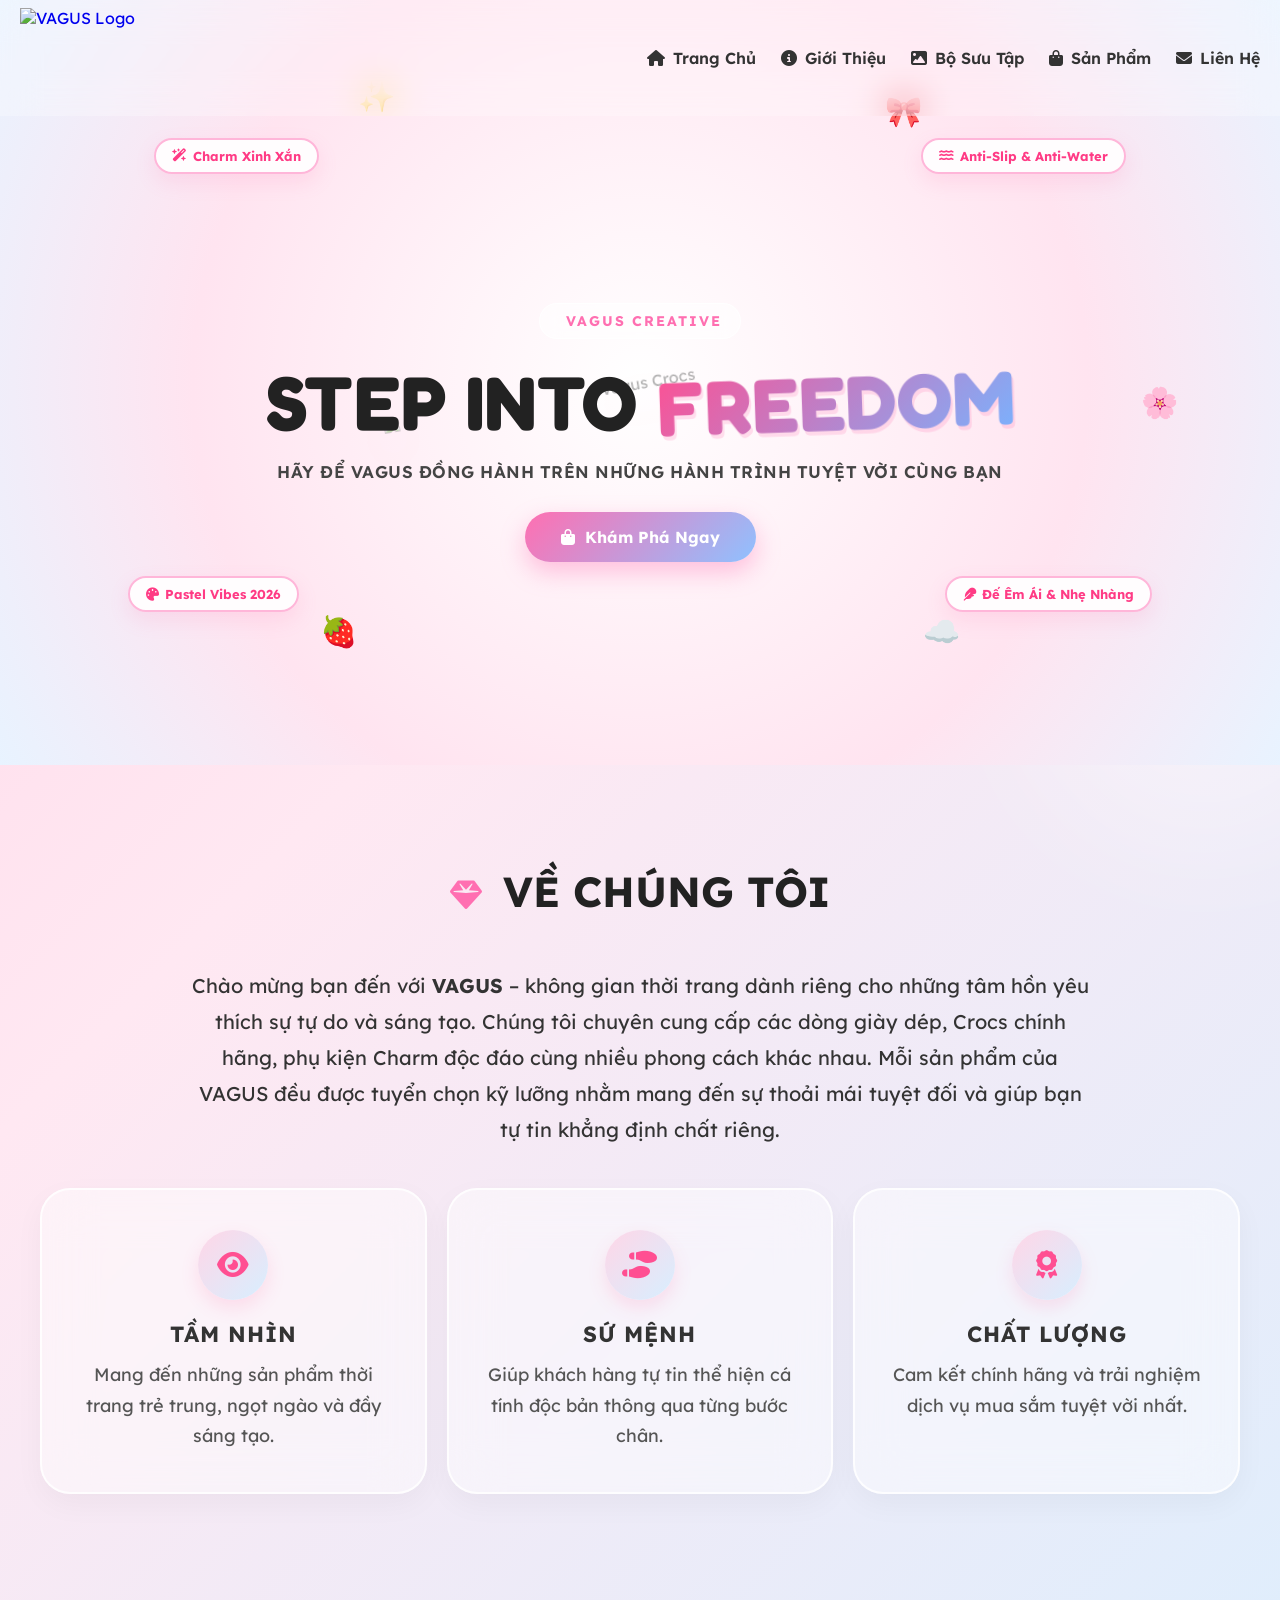
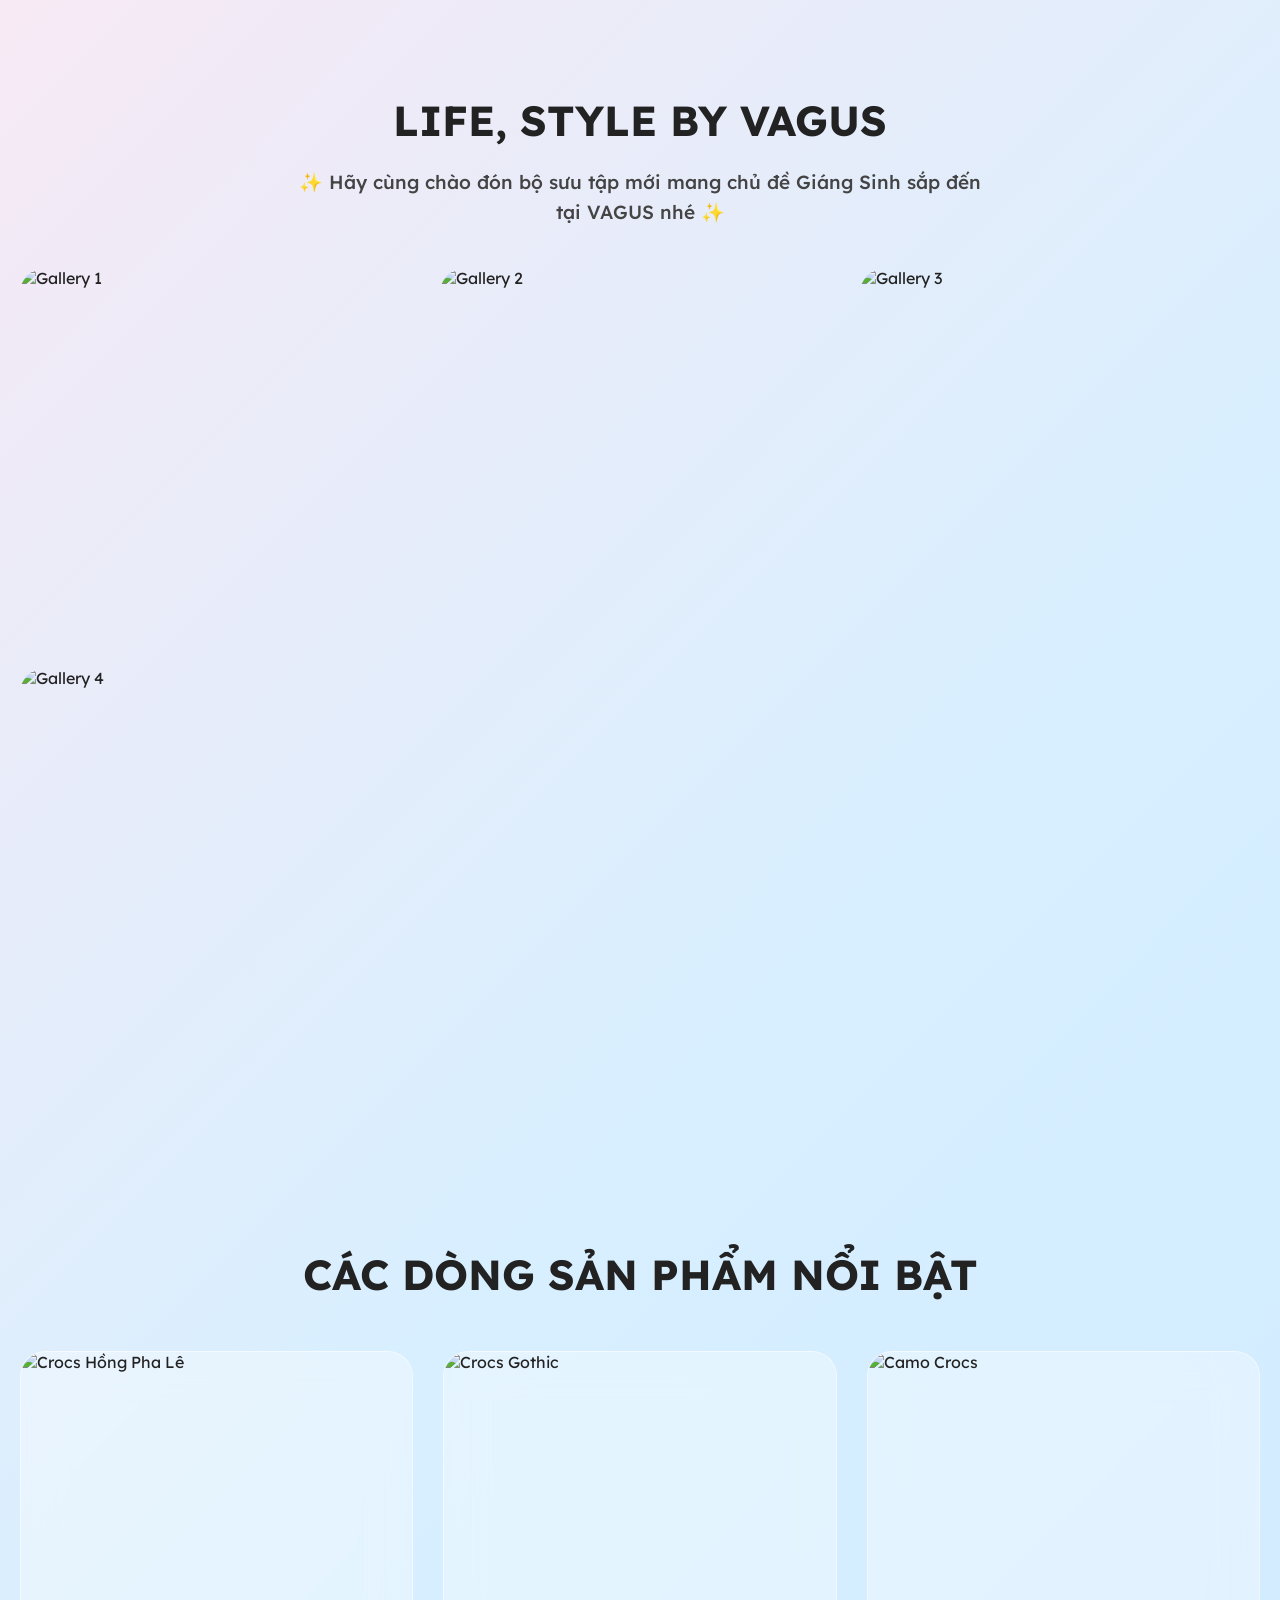
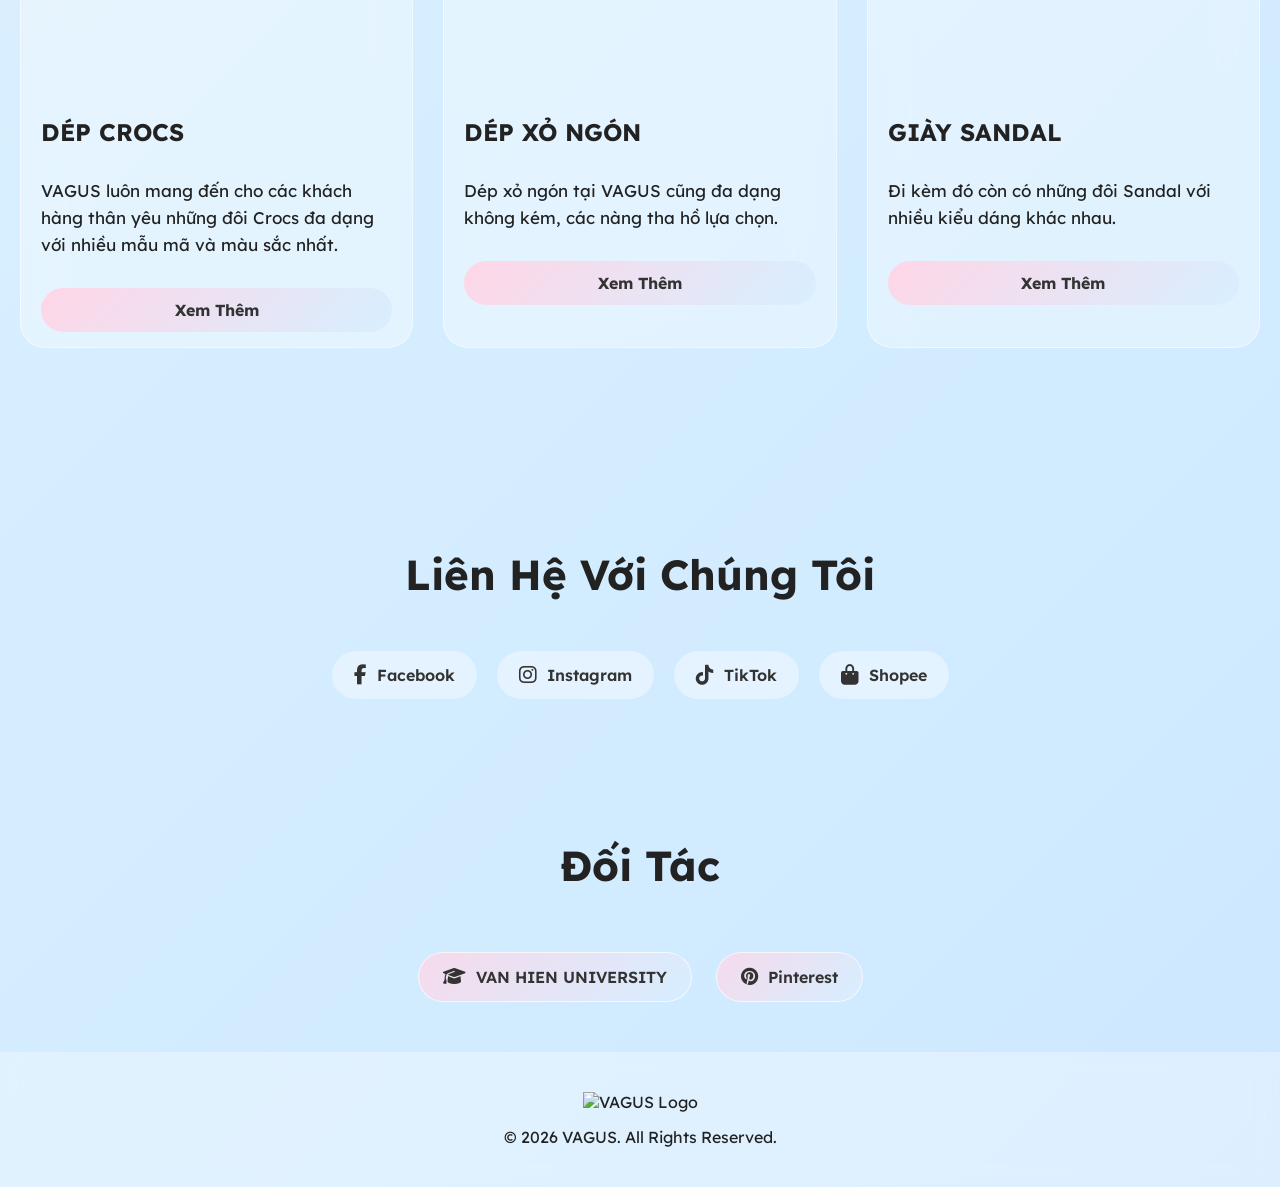
==== commit 1eed8ef2: "Add files via upload" ====
--- a/index.html
+++ b/index.html
@@ -5,11 +5,9 @@
     <meta charset="UTF-8">
     <meta name="viewport" content="width=device-width, initial-scale=1.0">
     <title>VAGUS - Trang Chủ</title>
-    <!-- THÊM DÒNG NÀY ĐỂ ĐỔI LOGO TAB TRÌNH DUYỆT (FAVICON) -->
+    <!-- FAVICON TAB TRÌNH DUYỆT -->
     <link rel="icon" type="image/png" href="images/Gemini_Generated_Image_r36ek1r36ek1r36e.png">
 
-    <link rel="stylesheet" href="style.css">
-    <link rel="stylesheet" href="https://cdnjs.cloudflare.com/ajax/libs/font-awesome/6.5.1/css/all.min.css">
     <link rel="stylesheet" href="style.css">
     <!-- Font Awesome -->
     <link rel="stylesheet" href="https://cdnjs.cloudflare.com/ajax/libs/font-awesome/6.5.1/css/all.min.css">
@@ -111,7 +109,7 @@
     <section id="gallery">
         <h2 class="section-title">LIFE, STYLE BY VAGUS</h2>
         <p class="gallery-subtitle">
-            ✨Hãy cùng chào đón bộ sưu tập mới mang chủ đề Giáng Sinh sắp đến✨ ✨tại VAGUS nhé✨
+            ✨ Hãy cùng chào đón bộ sưu tập mới mang chủ đề Giáng Sinh sắp đến tại VAGUS nhé ✨
         </p>
         <div class="gallery">
             <img src="https://i.pinimg.com/736x/3e/3e/04/3e3e04589ee72b87405e5542f9260c1c.jpg" alt="Gallery 1">
@@ -128,21 +126,21 @@
             <div class="product-card">
                 <img src="https://i.pinimg.com/1200x/97/c8/a5/97c8a5d19749044e34c3f8a3e35a5a4c.jpg" alt="Crocs Hồng Pha Lê">
                 <h3>DÉP CROCS</h3>
-                <p>VAGUS luôn mang đến cho các khách hàng thân yêu những đôi Crocs đa dạng với nhiều mẫu mã và màu sắc nhất .</p>
+                <p>VAGUS luôn mang đến cho các khách hàng thân yêu những đôi Crocs đa dạng với nhiều mẫu mã và màu sắc nhất.</p>
                 <a href="sanpham.html" class="buy-btn">Xem Thêm</a>
             </div>
 
             <div class="product-card">
                 <img src="https://i.pinimg.com/736x/c3/a5/9e/c3a59e66fcb0607079dcf561b4ec4b70.jpg" alt="Crocs Gothic">
                 <h3>DÉP XỎ NGÓN</h3>
-                <p>"Dép xỏ ngón tại VAGUS cũng đa dạng không kém, các nàng tha hồ lựa chọn"</p>
+                <p>Dép xỏ ngón tại VAGUS cũng đa dạng không kém, các nàng tha hồ lựa chọn.</p>
                 <a href="sanpham.html" class="buy-btn">Xem Thêm</a>
             </div>
 
             <div class="product-card">
                 <img src="https://down-vn.img.susercontent.com/file/vn-11134207-81ztc-mrlfpmu1n9c471" alt="Camo Crocs">
                 <h3>GIÀY SANDAL</h3>
-                <p>Đi kèm đó còn có những đôi Sandal với nhiều kiểu dáng khác nhau</p>
+                <p>Đi kèm đó còn có những đôi Sandal với nhiều kiểu dáng khác nhau.</p>
                 <a href="sanpham.html" class="buy-btn">Xem Thêm</a>
             </div>
         </div>
--- a/style.css
+++ b/style.css
@@ -51,7 +51,7 @@
 .navbar {
     max-width: 1300px;
     margin: auto;
-    padding: 8px 20px; /* Giảm đệm trên/dưới từ 20px xuống 8px */
+    padding: 8px 20px;
     display: flex;
     justify-content: space-between;
     align-items: center;
@@ -62,23 +62,23 @@
     font-weight: 800;
     color: black;
     letter-spacing: 12px;
-}/* Bọc logo trong liên kết */
+}
+
 .logo-link {
     display: flex;
     align-items: center;
     text-decoration: none;
 }
 
-/* Chỉnh kích thước logo hiển thị trên Header */
 .site-logo {
-    height: 100px; /* Điều chỉnh độ cao logo tùy ý (từ 45px - 60px) */
+    height: 100px;
     width: auto;
     object-fit: contain;
     transition: transform 0.3s ease;
 }
 
 .site-logo:hover {
-    transform: scale(1.05); /* Hiệu ứng phóng to nhẹ khi di chuột */
+    transform: scale(1.05);
 }
 
 nav {
@@ -187,14 +187,6 @@
     margin: auto;
 }
 
-.info-card {
-    padding: 30px;
-    background: rgba(255, 255, 255, 0.35);
-    backdrop-filter: blur(20px);
-    border: 1px solid rgba(255, 255, 255, 0.5);
-    border-radius: 25px;
-}
-
 /* GALLERY */
 .gallery {
     max-width: 1300px;
@@ -203,11 +195,11 @@
     grid-template-columns: repeat(auto-fit, minmax(300px, 1fr));
     gap: 20px;
 }
-/* Kiểu dáng cho dòng miêu tả dưới tiêu đề Gallery */
+
 .gallery-subtitle {
     text-align: center;
     max-width: 700px;
-    margin: -30px auto 40px auto; /* Tạo khoảng cách căn chỉnh hợp lý với tiêu đề và hình ảnh */
+    margin: -30px auto 40px auto;
     font-size: 19px;
     font-weight: 500;
     color: #444;
@@ -263,9 +255,9 @@
     font-size: 18px;
 }
 
-/* TRANG DANG SÁCH SẢN PHẨM (sanpham.html) */
+/* TRANG DANH SÁCH SẢN PHẨM (sanpham.html) */
 .product-page {
-    padding-top: 180px; /* Tăng từ 150px lên 180px */
+    padding-top: 180px;
     padding-bottom: 80px;
 }
 
@@ -312,13 +304,13 @@
 .showcase-card h3 {
     padding-top: 15px;
     color: #333;
-    font-size: 20px;
+    font-size: 24px !important;
 }
 
 .showcase-card .price {
     font-weight: bold;
     color: #ff4f92;
-    font-size: 18px;
+    font-size: 22px !important;
     margin: 10px 0;
 }
 
@@ -438,42 +430,6 @@
     backdrop-filter: blur(10px);
 }
 
-/* RESPONSIVE DESIGN */
-@media(max-width: 1024px) {
-    .product-grid {
-        grid-template-columns: repeat(2, 1fr);
-    }
-}
-
-@media(max-width: 768px) {
-    .hero h1 {
-        font-size: 42px;
-    }
-
-    .banner img {
-        height: 400px;
-    }
-
-    .banner-text {
-        left: 25px;
-        bottom: 25px;
-    }
-
-    .banner-text h2 {
-        font-size: 32px;
-    }
-
-    .banner-text p {
-        font-size: 16px;
-    }
-    .product-grid {
-        grid-template-columns: 1fr;
-    }
-
-    .product-title {
-        font-size: 38px;
-    }
-}
 /* HERO DECORATION */
 .hero-badge {
     display: inline-flex;
@@ -491,42 +447,6 @@
     letter-spacing: 2px;
 }
 
-.hero h1 {
-    font-size: 75px;
-    font-weight: 800;
-    background: linear-gradient(45deg, #222, #ff6fb1, #222);
-    background-size: 200%;
-    -webkit-background-clip: text;
-    -webkit-text-fill-color: transparent;
-    animation: gradientShift 6s ease infinite;
-}
-
-@keyframes gradientShift {
-    0% { background-position: 0% 50%; }
-    50% { background-position: 100% 50%; }
-    100% { background-position: 0% 50%; }
-}
-
-.hero-btn {
-    margin-top: 30px;
-    padding: 14px 32px;
-    border-radius: 50px;
-    text-decoration: none;
-    color: #fff;
-    font-weight: 700;
-    background: linear-gradient(135deg, #ff8fbe, #8fc1ff);
-    box-shadow: 0 10px 25px rgba(255, 143, 190, 0.4);
-    transition: all 0.3s ease;
-    display: inline-flex;
-    align-items: center;
-    gap: 10px;
-}
-
-.hero-btn:hover {
-    transform: translateY(-4px);
-    box-shadow: 0 15px 30px rgba(255, 143, 190, 0.6);
-}
-
 /* ABOUT SECTION DECORATION */
 .title-decor {
     color: #ff6fb1;
@@ -546,7 +466,6 @@
     box-shadow: 0 10px 30px rgba(0, 0, 0, 0.04);
 }
 
-/* Hiệu ứng viền gradient phát sáng khi di chuột */
 .info-card:hover {
     transform: translateY(-10px);
     background: rgba(255, 255, 255, 0.7);
@@ -584,124 +503,11 @@
 
 .info-card p {
     color: #555;
-    line-height: 1.6;
-    font-size: 15px;
-}/* ===================================
-   HERO CROCS SECTION STYLE
-====================================== */
-.hero-crocs {
-    display: flex;
-    align-items: center;
-    justify-content: space-between;
-    padding: 60px 10%;
-    min-height: 85vh;
-    background: radial-gradient(circle at 70% 50%, #ffe4f0 0%, #e8f3ff 100%);
-    position: relative;
-    overflow: hidden;
-}
-
-/* Slogan & Font cá tính */
-.hero-content {
-    flex: 1;
-    max-width: 500px;
-    z-index: 2;
-}
-
-.slogan-title {
-    font-family: 'Fredoka', cursive, sans-serif;
-    font-size: 64px;
-    line-height: 1.1;
-    color: #2b2b2b;
-    margin: 15px 0;
-    text-shadow: 3px 3px 0px rgba(255, 111, 177, 0.3);
-}
-
-.highlight-text {
-    background: linear-gradient(135deg, #ff4f92, #8fc1ff);
-    -webkit-background-clip: text;
-    -webkit-text-fill-color: transparent;
-    font-size: 72px;
-    display: inline-block;
-    transform: rotate(-2deg);
-}
-
-.slogan-sub {
-    font-size: 16px;
-    color: #555;
-    margin-bottom: 25px;
-    font-weight: 500;
-}
-
-/* Khung chứa ảnh dép & chú thích */
-.hero-image-wrapper {
-    flex: 1;
-    position: relative;
-    display: flex;
-    justify-content: center;
-    align-items: center;
-}
-
-.main-croc-img {
-    width: 100%;
-    max-width: 420px;
-    filter: drop-shadow(0 20px 30px rgba(255, 111, 177, 0.25));
-    animation: crocFloat 4s ease-in-out infinite;
-    transform: rotate(-8deg);
-}
-
-/* Hiệu ứng dép bay nhẹ */
-@keyframes crocFloat {
-    0%, 100% { transform: translateY(0) rotate(-8deg); }
-    50% { transform: translateY(-15px) rotate(-5deg); }
-}
-
-/* Dòng chú thích xung quanh đôi dép */
-.croc-annotation {
-    position: absolute;
-    background: rgba(255, 255, 255, 0.85);
-    backdrop-filter: blur(8px);
-    padding: 8px 16px;
-    border-radius: 20px;
-    border: 2px solid #ffb6d9;
-    font-size: 13px;
-    font-weight: 700;
-    color: #ff3b85;
-    box-shadow: 0 8px 20px rgba(0,0,0,0.06);
-    display: flex;
-    align-items: center;
-    gap: 6px;
-    z-index: 3;
-}
-
-.ann-top-left {
-    top: 10%;
-    left: 5%;
-}
-
-.ann-bottom-right {
-    bottom: 12%;
-    right: 5%;
-}
-
-/* Sticker nhung nhăng xung quanh */
-.sticker {
-    position: absolute;
-    font-size: 32px;
-    animation: stickerPulse 2.5s ease-in-out infinite alternate;
-    user-select: none;
-}
-
-.sticker-1 { top: 5%; right: 20%; animation-delay: 0s; }
-.sticker-2 { bottom: 8%; left: 15%; animation-delay: 0.5s; }
-.sticker-3 { top: 40%; left: -2%; animation-delay: 1s; }
-.sticker-4 { bottom: 35%; right: 0%; animation-delay: 1.5s; }
-
-@keyframes stickerPulse {
-    0% { transform: scale(1) rotate(-10deg); }
-    100% { transform: scale(1.25) rotate(10deg); }
-}/* ===================================
-   HERO CENTERED WITH BACKGROUND CROCS
-====================================== */
+    line-height: 1.7;
+    font-size: 18px !important;
+}
+
+/* HERO CROCS CENTERED */
 .hero-centered {
     position: relative;
     min-height: 85vh;
@@ -709,12 +515,12 @@
     align-items: center;
     justify-content: center;
     text-align: center;
-    padding-top: 160px 20px 60px 20px; /* Cập nhật padding-top thành 160px */
+    padding-top: 160px;
+    padding-bottom: 60px;
     background: radial-gradient(circle at center, #ffffff 0%, #ffe4f0 60%, #e8f3ff 100%);
     overflow: hidden;
 }
 
-/* KHUNG DÉP & STICKER Ở BACKGROUND */
 .bg-crocs-wrapper {
     position: absolute;
     width: 100%;
@@ -724,13 +530,13 @@
     display: flex;
     align-items: center;
     justify-content: center;
-    pointer-events: none; /* Giúp không bị cản trở khi click vào nút */
+    pointer-events: none;
 }
 
 .bg-croc-img {
     max-width: 520px;
     width: 85%;
-    opacity: 0.35; /* Độ ẩn mờ để làm nền cho chữ nổi bật */
+    opacity: 0.35;
     filter: drop-shadow(0 15px 25px rgba(255, 111, 177, 0.3));
     transform: rotate(-10deg);
     animation: crocFloat 5s ease-in-out infinite;
@@ -741,30 +547,12 @@
     50% { transform: translateY(-12px) rotate(-7deg); }
 }
 
-/* NỘI DUNG SLOGAN NẰM TRÊN CÙNG */
 .hero-center-content {
     position: relative;
     z-index: 5;
     max-width: 800px;
 }
 
-.hero-badge {
-    display: inline-flex;
-    align-items: center;
-    gap: 8px;
-    padding: 8px 20px;
-    background: rgba(255, 255, 255, 0.7);
-    border: 1px solid rgba(255, 255, 255, 0.9);
-    backdrop-filter: blur(10px);
-    border-radius: 30px;
-    font-size: 14px;
-    font-weight: 700;
-    color: #ff4f92;
-    margin-bottom: 20px;
-    letter-spacing: 2px;
-}
-
-/* Font Slogan cá tính & to hơn */
 .slogan-title {
     font-family: 'Fredoka', cursive, sans-serif;
     font-size: 76px;
@@ -812,7 +600,6 @@
     box-shadow: 0 15px 30px rgba(255, 111, 177, 0.6);
 }
 
-/* CHÚ THÍCH XUNG QUANH DÉP (ANNOTATIONS) */
 .croc-annotation {
     position: absolute;
     background: rgba(255, 255, 255, 0.9);
@@ -835,7 +622,6 @@
 .ann-bottom-left { bottom: 20%; left: 10%; }
 .ann-bottom-right { bottom: 20%; right: 10%; }
 
-/* STICKER TRANG TRÍ BAY */
 .sticker {
     position: absolute;
     font-size: 30px;
@@ -853,15 +639,9 @@
 @keyframes stickerPulse {
     0% { transform: scale(1) rotate(-10deg); }
     100% { transform: scale(1.25) rotate(10deg); }
-}/* Tăng cỡ chữ mô tả trong khối Tầm nhìn / Sứ mệnh */
-.info-card p {
-    font-size: 18px !important;
-    line-height: 1.7;
-}
-
-/* Tăng cỡ chữ tên sản phẩm & mô tả sản phẩm */
-.product-card h3, 
-.showcase-card h3 {
+}
+
+.product-card h3 {
     font-size: 24px !important;
 }
 
@@ -870,18 +650,18 @@
     line-height: 1.6;
 }
 
-/* Tăng cỡ chữ giá tiền */
-.showcase-card .price {
-    font-size: 22px !important;
-}
-/* Bổ sung tối ưu riêng cho điện thoại (Màn hình dưới 768px) */
+/* RESPONSIVE DESIGN */
+@media (max-width: 1024px) {
+    .product-grid {
+        grid-template-columns: repeat(2, 1fr);
+    }
+}
+
 @media (max-width: 768px) {
-    /* Thu nhỏ logo trên Mobile để không đè menu */
     .site-logo {
         height: 50px !important;
     }
 
-    /* Thu nhỏ menu navigation */
     nav {
         gap: 10px;
     }
@@ -891,7 +671,6 @@
         padding: 4px 6px;
     }
 
-    /* Thu nhỏ tiêu đề Hero Slogan */
     .slogan-title {
         font-size: 38px !important;
     }
@@ -900,7 +679,6 @@
         font-size: 42px !important;
     }
 
-    /* Ẩn bớt các nhãn chú thích quanh dép để tránh đè chữ trên màn hình nhỏ */
     .croc-annotation, .sticker {
         display: none !important;
     }
@@ -908,4 +686,29 @@
     .product-page {
         padding-top: 120px;
     }
+
+    .banner img {
+        height: 400px;
+    }
+
+    .banner-text {
+        left: 25px;
+        bottom: 25px;
+    }
+
+    .banner-text h2 {
+        font-size: 32px;
+    }
+
+    .banner-text p {
+        font-size: 16px;
+    }
+
+    .product-grid {
+        grid-template-columns: 1fr;
+    }
+
+    .product-title {
+        font-size: 38px;
+    }
 }
